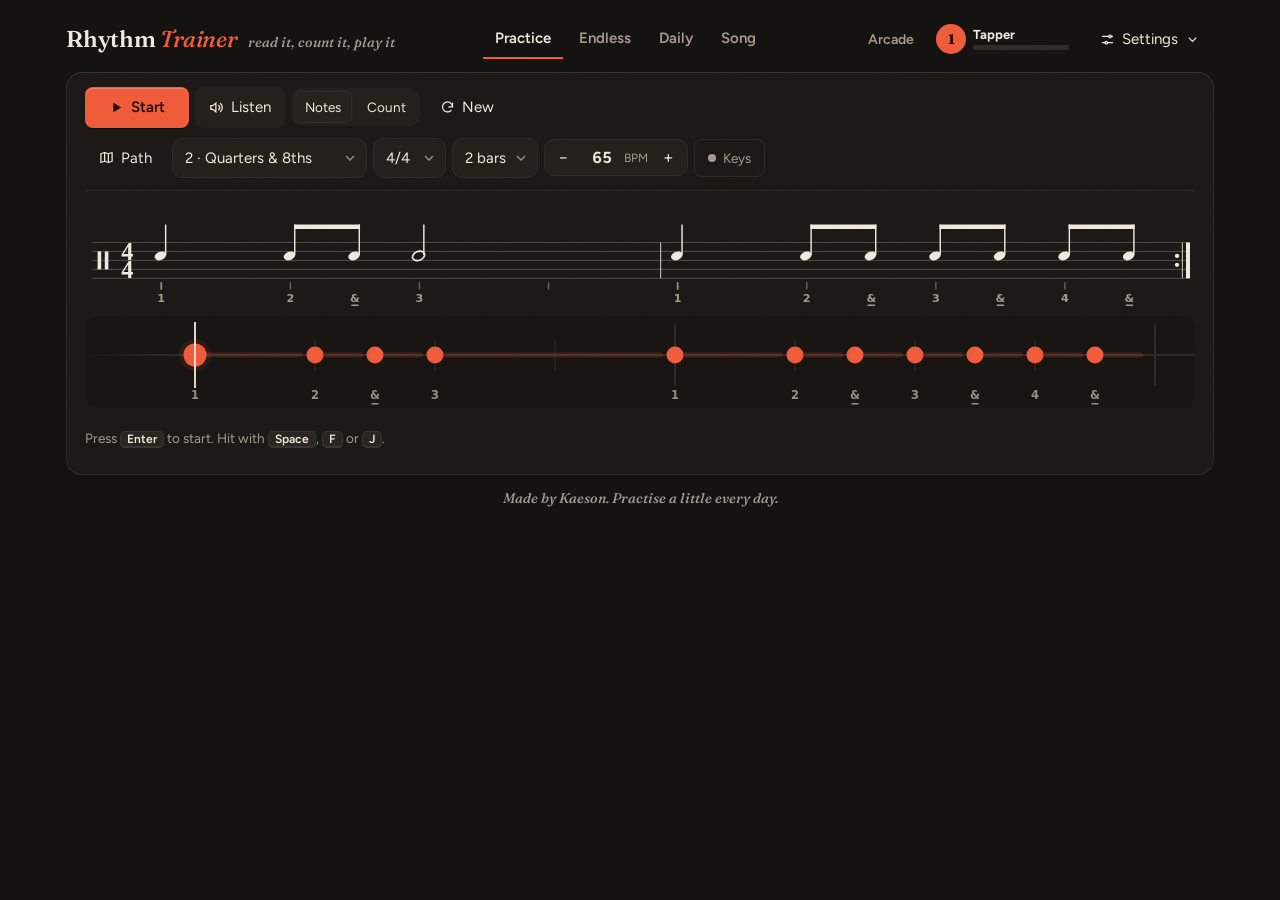
==== index.html @ fd58ff5c "D16: the Settings group "Practice" is renamed "Training" "Practice" is also the first mode tab, but " ====
<!doctype html>
<html lang="en">
<head>
<meta charset="utf-8">
<!-- Content-Security-Policy: scripts only from this site (no inline scripts), so injected code can't run.
     Connections limited to the PeerJS signalling server and the relay brokers. Frame protection,
     nosniff and Permissions-Policy need response headers, which GitHub Pages can't set (see security.md). -->
<meta http-equiv="Content-Security-Policy" content="default-src 'self'; script-src 'self' blob:; style-src 'self' 'unsafe-inline'; img-src 'self' data:; font-src 'self'; media-src 'self' blob:; connect-src 'self' https://0.peerjs.com wss://0.peerjs.com wss://broker.hivemq.com:8884 wss://test.mosquitto.org:8081 wss://broker.emqx.io:8084; worker-src 'self' blob:; manifest-src 'self'; object-src 'none'; base-uri 'self'; form-action 'self'">
<meta name="referrer" content="strict-origin-when-cross-origin">
<meta name="viewport" content="width=device-width,initial-scale=1">
<meta name="theme-color" content="#141210">
<meta name="color-scheme" content="dark">
<title>Rhythm Trainer</title>
<meta name="description" content="Learn to read and play rhythms: notes, rests, polyrhythms and odd meters, with a metronome, instant timing feedback and a falling-note arcade.">
<link rel="canonical" href="https://pandasrevenge52.github.io/rhythm-trainer/">
<meta property="og:type" content="website">
<meta property="og:site_name" content="Rhythm Trainer">
<meta property="og:title" content="Rhythm Trainer">
<meta property="og:description" content="Learn to read and play rhythms: notes, rests, polyrhythms and odd meters, with a metronome, instant timing feedback and a falling-note arcade.">
<meta property="og:url" content="https://pandasrevenge52.github.io/rhythm-trainer/">
<meta property="og:image" content="https://pandasrevenge52.github.io/rhythm-trainer/icon-512.png">
<meta property="og:image:width" content="512">
<meta property="og:image:height" content="512">
<meta property="og:image:alt" content="Rhythm Trainer: two beamed eighth notes on orange">
<meta name="twitter:card" content="summary">
<link rel="icon" href="icon.svg" type="image/svg+xml">
<link rel="preload" href="fonts/figtree-normal.woff2" as="font" type="font/woff2" crossorigin>
<link rel="stylesheet" href="fonts/fonts.css">
<link rel="stylesheet" href="css/app.css">
</head>
<body>
<main>
  <header>
    <a class="brand" href="index.html"><h1>Rhythm <em>Trainer</em></h1><span class="tagline">read it, count it, play it</span></a>
    <div class="modes" id="playSeg" role="tablist" aria-label="Game mode"><i class="modebar" aria-hidden="true"></i>
      <button role="tab" data-v="practice" title="Practice (1)">Practice</button>
      <button role="tab" data-v="endless" title="Endless (2)">Endless</button>
      <button role="tab" data-v="daily" title="Daily challenge (3)">Daily</button>
      <button role="tab" data-v="song" title="Play along to a song (4)">Song</button>
    </div>
    <div class="hright">
      <a class="ghost arcade-link" href="arcade.html" title="Arcade: a 4-lane falling-note game from your song's drums">Arcade</a>
      <button id="profBtn" class="ghost player" title="Your profile (P)">
        <span class="lvl" id="pLvl">1</span>
        <span class="pinfo"><b id="pTitle">Tapper</b><span class="xpbar"><i id="pXp"></i></span></span>
      </button>
      <button id="setBtn" class="ghost" aria-expanded="false" aria-controls="drawer">
        <svg viewBox="0 0 24 24" fill="none" stroke="currentColor" stroke-width="2" stroke-linecap="round"><path d="M4 7h10M18 7h2M4 17h4M12 17h8"/><circle cx="16" cy="7" r="2"/><circle cx="10" cy="17" r="2"/></svg>
        Settings
        <svg class="chev" viewBox="0 0 24 24" fill="none" stroke="currentColor" stroke-width="2"><path d="M6 9l6 6 6-6"/></svg>
      </button>
    </div>
  </header>

  <div class="scrim" id="scrim" hidden></div>
  <aside class="side" id="drawer" role="dialog" aria-labelledby="sideTitle" aria-modal="false" inert>
    <div class="side-head">
      <h2 id="sideTitle">Settings</h2>
      <button id="sideClose" class="ghost icon" aria-label="Close settings (Esc)"><svg viewBox="0 0 24 24" fill="none" stroke="currentColor" stroke-width="2" stroke-linecap="round"><path d="M6 6l12 12M18 6 6 18"/></svg></button>
    </div>
    <div class="side-body">
      <section class="grp" id="grpRhythm" aria-labelledby="hRhythm">
        <h3 id="hRhythm">Rhythm</h3>
        <div class="row"><span class="lbl">After each pass</span><div class="chips" id="modeSeg"><button data-v="loop">Repeat</button><button data-v="new">New rhythm</button></div></div>
        <label class="toggle">Two hands <input type="checkbox" id="handsT"></label>
        <label class="toggle" id="polyRow">Polyrhythms <input type="checkbox" id="polyT"></label>
        <div class="row" id="polyPickRow"><span class="lbl">Which one</span><select id="polySel" aria-label="Which polyrhythm"></select></div>
        <details class="more"><summary><span>Custom difficulty</span><span class="val" id="sumCustom"></span></summary>
          <p class="hint">Changing these switches the difficulty to Custom.</p>
          <div class="field"><div class="name">Timing tolerance</div><div class="chips" id="timingSeg"><button data-v="relaxed">Relaxed</button><button data-v="normal">Normal</button><button data-v="strict">Strict</button></div></div>
          <div class="field"><div class="name">Notes</div><div class="chips" id="noteChips"></div></div>
          <div class="field"><div class="name">Rests</div><div class="chips" id="restChips"></div></div>
          <div class="field"><div class="name">Extra figures</div><div class="chips" id="extraChips"></div></div>
          <div class="field"><div class="name">How many rests <span id="restRead"></span></div><input type="range" id="restChance" min="0" max="0.6" step="0.05" aria-label="How many rests"></div>
        </details>
      </section>
      <section class="grp" id="grpPractice" aria-labelledby="hPractice">
        <h3 id="hPractice">Training</h3>
        <div class="row col"><span class="lbl">Metronome gaps</span><div class="chips" id="gapSeg"></div></div>
        <label class="toggle">Metronome while playing <input type="checkbox" id="metronome"></label>
        <label class="toggle">Sight-reading <input type="checkbox" id="sightT"></label>
        <label class="toggle">Weak-spot focus <input type="checkbox" id="focusT"></label>
        <details class="more"><summary><span>Display</span><span class="val" id="sumDisplay"></span></summary>
          <label class="toggle">Hit lane <input type="checkbox" id="laneT"></label>
          <label class="toggle">Counting (1 e &amp; a) <input type="checkbox" id="counts"></label>
        </details>
      </section>
      <section class="grp" id="grpSound" aria-labelledby="hSound">
        <h3 id="hSound">Sound</h3>
        <div class="field"><div class="name">Volume</div><input type="range" id="volume" min="0" max="1" step="0.05" aria-label="Volume"></div>
        <div class="field"><div class="name">Metronome volume <span id="metroRead"></span></div><input type="range" id="metroVol" min="0" max="1.5" step="0.05" aria-label="Metronome volume"></div>
        <details class="more"><summary><span>Sounds</span><span class="val" id="sumSounds"></span></summary>
          <div class="row"><span class="lbl">Metronome</span><select id="clickSel" aria-label="Metronome sound"></select></div>
          <div class="row"><span class="lbl">Hits</span><select id="kitSel" aria-label="Hit sound"></select></div>
          <label class="toggle">Hit sound on key press <input type="checkbox" id="hitSound"></label>
          <label class="toggle" title="Bigger sound buffers. Use this if songs crackle or sound like static (common on Linux). Reloads the page.">Smooth audio (fixes crackling) <input type="checkbox" id="smoothT"></label>
        </details>
      </section>
      <section class="grp" id="grpInput" aria-labelledby="hInput">
        <h3 id="hInput">Input</h3>
        <label class="toggle">MIDI instrument <span class="dot" id="midiDot"></span><input type="checkbox" id="midiT"></label>
        <p class="hint" id="midiStatus"></p>
        <label class="toggle">Microphone <input type="checkbox" id="micT"></label>
        <div id="micRow" hidden>
          <div class="field"><div class="name">Sensitivity</div><input type="range" id="micSens" min="0" max="1" step="0.05" aria-label="Microphone sensitivity"></div>
          <div class="meter" aria-hidden="true"><i id="micLevel"></i></div>
          <p class="hint">Use headphones so the metronome isn't picked up as hits.</p>
        </div>
        <div class="row"><span class="lbl">Latency</span><button id="calBtn">Calibrate…</button></div>
        <details class="more"><summary><span>Latency offsets</span><span class="val" id="sumOffsets"></span></summary>
          <div class="offs">
            <label>Keys <input type="number" class="num" id="offKey" step="1"></label>
            <label>MIDI <input type="number" class="num" id="offMidi" step="1"></label>
            <label>Mic <input type="number" class="num" id="offMic" step="1"></label>
          </div>
          <p class="hint">In milliseconds. Calibrate sets the one for the input you tap with.</p>
        </details>
      </section>
      <section class="grp" id="grpKeys" aria-labelledby="hKeys">
        <h3 id="hKeys">Shortcuts</h3>
        <details class="more"><summary><span>Keyboard shortcuts</span><span class="val">14 keys</span></summary>
          <table class="keytable"><tr><td>Hit</td><td><kbd>Space</kbd> <kbd>F</kbd> <kbd>J</kbd></td></tr><tr><td>Hit, two hands</td><td><kbd>F</kbd> left · <kbd>J</kbd> right</td></tr><tr><td>Start / stop</td><td><kbd>Enter</kbd></td></tr><tr><td>Stop, close</td><td><kbd>Esc</kbd></td></tr><tr><td>Listen</td><td><kbd>L</kbd></td></tr><tr><td>New rhythm</td><td><kbd>N</kbd></td></tr><tr><td>Easier / harder</td><td><kbd>[</kbd> <kbd>]</kbd></td></tr><tr><td>Tempo</td><td><kbd>↑</kbd> <kbd>↓</kbd></td></tr><tr><td>Notes / Count</td><td><kbd>V</kbd></td></tr><tr><td>Counting</td><td><kbd>C</kbd></td></tr><tr><td>Two hands</td><td><kbd>H</kbd></td></tr><tr><td>Learning path</td><td><kbd>M</kbd></td></tr><tr><td>Profile</td><td><kbd>P</kbd></td></tr><tr><td>Modes</td><td><kbd>1</kbd> Practice · <kbd>2</kbd> Endless · <kbd>3</kbd> Daily · <kbd>4</kbd> Song</td></tr></table>
        </details>
      </section>
    </div>
  </aside>

  <section class="stage" id="stage">
    <div id="toast"></div>
    <div id="lvlUp"><small>Level up</small><b id="lvlUpN"></b><span id="lvlUpT"></span></div>
    <div class="toolbar">
      <div class="group">
        <button id="startBtn" class="primary" title="Start / stop (Enter)"><svg viewBox="0 0 24 24" fill="currentColor"><path d="M7 4.5v15l12.5-7.5z"/></svg>Start</button>
        <button id="listenBtn" title="Hear the rhythm (L)"><svg viewBox="0 0 24 24" fill="none" stroke="currentColor" stroke-width="2" stroke-linecap="round"><path d="M11 5L6 9H3v6h3l5 4zM15.5 8.5a5 5 0 0 1 0 7M18.5 5.5a9 9 0 0 1 0 13"/></svg>Listen</button>
        <div class="chips viewseg" id="viewSeg" role="group" aria-label="Read from (V)" title="Read the rhythm as notes or as a count (V)"><button data-v="notes">Notes</button><button data-v="count">Count</button></div>
        <button id="newBtn" class="ghost" title="New rhythm (N)">
          <svg viewBox="0 0 24 24" fill="none" stroke="currentColor" stroke-width="2" stroke-linecap="round"><path d="M20 11a8 8 0 1 0-2.3 5.7M20 5v6h-6"/></svg>New
        </button>
      </div>
      <div class="group">
        <button id="pathBtn" class="ghost" title="Learning path (M)">
          <svg viewBox="0 0 24 24" fill="none" stroke="currentColor" stroke-width="2" stroke-linecap="round" stroke-linejoin="round"><path d="M9 4 3 6v14l6-2 6 2 6-2V4l-6 2-6-2zM9 4v14M15 6v14"/></svg>Path
        </button>
        <button id="setupSum" class="setupsum" aria-expanded="false" title="Difficulty, time signature, bars, tempo and input"><span id="setupSumText">Setup</span><svg class="chev" viewBox="0 0 24 24" fill="none" stroke="currentColor" stroke-width="2"><path d="M6 9l6 6 6-6"/></svg></button>
        <select id="level" title="Difficulty ([ and ])" aria-label="Difficulty"></select>
        <select id="meter" title="Time signature" aria-label="Time signature"></select>
        <select id="barsSel" title="Bars per pass" aria-label="Bars per pass"><option value="1">1 bar</option><option value="2">2 bars</option><option value="4">4 bars</option></select>
        <div class="tempo" title="Tempo (↑ ↓)">
          <button id="bpmDown" aria-label="Slower">−</button>
          <input type="number" id="bpmNum" min="40" max="220" aria-label="Tempo">
          <span id="bpmUnit">BPM</span>
          <button id="bpmUp" aria-label="Faster">+</button>
        </div>
        <span id="dailyInfo" class="dailyinfo" title="Today's challenge: the same level, time signature and tempo for everyone"></span>
        <button id="inputChip" class="ghost chip-in" title="Input source (opens Input settings)"><span class="dot" id="inputDot"></span><span id="inputName">Keys</span></button>
      </div>
    </div>
    <div class="songbar" id="songBar">
      <button id="songLoad"><svg viewBox="0 0 24 24" fill="none" stroke="currentColor" stroke-width="2" stroke-linecap="round" stroke-linejoin="round"><path d="M9 18V5l12-2v13"/><circle cx="6" cy="18" r="3"/><circle cx="18" cy="16" r="3"/></svg>Load MP3</button>
      <input type="file" id="songFile" accept="audio/*,.mp3" hidden>
      <div class="songName"><b id="songName">No song loaded</b><span id="songInfo">or drop an audio file on the page</span></div>
      <div class="sgroup"><span class="lab">Notes</span><div class="chips" id="songSrcSeg"><button data-v="gen">Generated</button><button data-v="song">From the song</button></div>
        <div class="chips" id="chartSeg"><button data-v="easy">Easy</button><button data-v="normal">Normal</button><button data-v="hard">Hard</button></div>
        <button id="songSetupBtn" title="Song tempo and beat grid (and, with notes from the song, which drums become notes)">Tempo &amp; beat…</button></div>
      <div class="sgroup grow"><span class="lab">Start</span><input type="range" id="sStart" min="0" max="0" step="0.5" value="0"><span id="sStartRead" class="mono">0:00</span></div>
      <div class="sgroup"><span class="lab">Song vol</span><input type="range" id="sVol" min="0" max="1" step="0.05" style="width:80px"></div>
      <div class="songprog"><i id="songProg"></i></div>
    </div>
    <div class="hud" id="hud"></div>
    <div class="paper" id="paper">
      <div class="sheet" id="sheetA"><span class="tag">Up next</span><svg xmlns="http://www.w3.org/2000/svg"></svg></div>
      <div class="sheet hide" id="sheetB"><span class="tag">Up next</span><svg xmlns="http://www.w3.org/2000/svg"></svg></div>
      <div id="countin"></div>
    </div>
    <canvas id="lane"></canvas>
    <div class="stats">
      <div id="acc"></div>
      <div id="statText">Press <kbd>Enter</kbd> to start. Hit with <kbd>Space</kbd>, <kbd>F</kbd> or <kbd>J</kbd>.</div>
      <div class="hist" id="hist"></div>
    </div>
  </section>
  <footer><p class="sig">Made by Kaeson. Practise a little every day.</p></footer>
</main>

<div class="modal" id="modal" role="dialog" aria-modal="true" aria-label="Dialog" inert><div class="card" id="modalCard"></div></div>

<!-- plain scripts (not modules) so the app also runs straight from the file system; "defer" keeps their order
     but lets the page paint before they have all downloaded -->
<script defer src="js/data.js"></script>
<script defer src="js/generate.js"></script>
<script defer src="js/drums.js"></script>
<script defer src="js/notation.js"></script>
<script defer src="js/audio.js"></script>
<script defer src="js/engine.js"></script>
<script defer src="js/judge.js"></script>
<script defer src="js/progress.js"></script>
<script defer src="js/calibrate.js"></script>
<script defer src="js/song.js"></script>
<script defer src="js/songsetup.js"></script>
<script defer src="js/input.js"></script>
<script defer src="js/lane.js"></script>
<script defer src="js/ui.js"></script>
</body>
</html>
---- fonts/fonts.css ----
/* Fraunces and Figtree (SIL Open Font License), latin subset, served locally so the site looks the same offline.
   Fraunces is cut down to what the headings use: weights 500-700, optical sizes 14-72, Latin-1 letters and the
   punctuation and arrows found in the site's text (fontTools; 145 KB -> 100 KB). Anything else falls back to Georgia. */
@font-face {
  font-family: 'Figtree';
  font-style: normal;
  font-weight: 400 700;
  font-display: swap;
  src: url(figtree-normal.woff2) format('woff2');
  unicode-range: U+0000-00FF, U+0131, U+0152-0153, U+02BB-02BC, U+02C6, U+02DA, U+02DC, U+0304, U+0308, U+0329, U+2000-206F, U+20AC, U+2122, U+2191, U+2193, U+2212, U+2215, U+FEFF, U+FFFD;
}
/* Stands in for Figtree until it has loaded: Arial (or its metric twin Liberation Sans) scaled and spaced to
   take the same room, so text doesn't reflow and push the staff down when Figtree arrives. Measured with fontTools. */
@font-face {
  font-family: 'Figtree Fallback';
  src: local('Arial'), local('ArialMT'), local('Liberation Sans'), local('LiberationSans'), local('Helvetica');
  size-adjust: 98.59%;
  ascent-override: 96.36%;
  descent-override: 25.36%;
  line-gap-override: 0%;
}
@font-face {
  font-family: 'Fraunces';
  font-style: italic;
  font-weight: 500 700;
  font-display: swap;
  src: url(fraunces-italic.woff2) format('woff2');
  unicode-range: U+0020-007E, U+00A0, U+00A9, U+00B1, U+00B7, U+00BD, U+00C0-00FF, U+2013-2014, U+2018-2019, U+201C-201D, U+2022, U+2026, U+2039-203A, U+2190-2193, U+2212, U+25A0, U+25B6, U+25B8, U+25C2;
}
@font-face {
  font-family: 'Fraunces';
  font-style: normal;
  font-weight: 500 700;
  font-display: swap;
  src: url(fraunces-normal.woff2) format('woff2');
  unicode-range: U+0020-007E, U+00A0, U+00A9, U+00B1, U+00B7, U+00BD, U+00C0-00FF, U+2013-2014, U+2018-2019, U+201C-201D, U+2022, U+2026, U+2039-203A, U+2190-2193, U+2212, U+25A0, U+25B6, U+25B8, U+25C2;
}
/* Twemoji (graphics CC-BY 4.0 by Twitter, https://github.com/twitter/twemoji; COLR font by Mozilla), subset to the emoji the site uses,
   so they show on computers without a color emoji font instead of empty boxes. Rebuild after adding new emoji. */
@font-face {
  font-family: 'Twemoji';
  font-display: swap;
  src: url(twemoji.woff2) format('woff2');
}
---- css/app.css ----
/* Warm charcoal, like a practice room after dark: one vermilion accent; green/blue/amber/red
   only ever mean timing feedback. Headings in Fraunces, everything else in Figtree. */
:root{
  color-scheme:dark;
  --bg:#141210; --panel:#1b1815; --paper:#1b1815; --raise:#25211d; --ink:#efe8dd; --muted:#a39a8e; --line:#302a25;
  --accent:#ef5b3a; --perfect:#7fd88f; --good:#6cb8f0; --ok:#e8c35a; --miss:#ff7a6b; --rest:#6b635a;
  --lane:#171411; --chip:#231f1b; --shadow:none; --focus:#ef5b3a;
  --serif:"Fraunces", "Twemoji", Georgia, "Times New Roman", serif; --sans:"Figtree", "Figtree Fallback", "Twemoji", system-ui, -apple-system, "Segoe UI", sans-serif;
  --early:#3f8aef; --late:#ec6430;
  /* motion and shape tokens: every transition and corner on the site uses these */
  --dur-press:80ms; --dur-1:150ms; --dur-2:220ms; --dur-3:320ms; --dur-4:400ms;
  --ease-out:cubic-bezier(.2,.8,.2,1); --ease-spring:cubic-bezier(.3,1.5,.5,1);
  --r-sm:8px; --r-md:10px; --r-lg:12px; --r-xl:16px; --r-2xl:18px; --r-pill:99px;
}
*{box-sizing:border-box}
html,body{margin:0;background:var(--bg);color:var(--ink);font:15px/1.5 var(--sans)}
main{max-width:1180px;margin:0 auto;padding:18px 16px 32px}
/* U4: with the settings panel open beside the page (wide screens, where you can keep playing), the page makes room
   for it instead of being covered; when there's room for both anyway, nothing moves */
body.side-docked main{margin-right:max(384px, calc((100% - 1180px) / 2))}
button,select,input{font:inherit;color:inherit}
button{background:var(--chip);border:1px solid transparent;border-radius:var(--r-md);padding:8px 13px;cursor:pointer;display:inline-flex;align-items:center;gap:7px;transition:background var(--dur-1),border-color var(--dur-1),color var(--dur-1),box-shadow var(--dur-1),transform var(--dur-press),filter var(--dur-1)}
button:hover{border-color:var(--line)}
button:active{transform:scale(.97)}
button svg{width:15px;height:15px;flex:none}
button.primary{background:var(--accent);color:#fff;font-weight:600;min-width:98px;justify-content:center}
button.ghost{background:transparent}
button.ghost:hover{background:var(--chip)}
button[hidden]{display:none}
.muted{color:var(--muted)}

/* header + settings drawer */
header{display:flex;align-items:center;justify-content:space-between;flex-wrap:wrap;gap:10px;margin-bottom:12px}
h1{font-size:17px;margin:0;font-weight:650;letter-spacing:-.01em}
.modes{display:flex;background:var(--chip);border-radius:var(--r-lg);padding:3px;gap:2px}
.modes button{background:transparent;padding:6px 14px;border-radius:var(--r-md);font-size:14px;font-weight:600;color:var(--muted)}
.modes button:hover{border-color:transparent;color:var(--ink)}
.modes button.on{background:var(--raise);color:var(--ink);box-shadow:inset 0 0 0 1px var(--line)}
.hright{display:flex;align-items:center;gap:4px}
.player{padding:5px 12px 5px 5px}
.player .lvl{width:30px;height:30px;border-radius:50%;background:var(--accent);color:#fff;font-weight:800;display:grid;place-items:center;font-size:14px;font-variant-numeric:tabular-nums}
.player .pinfo{display:flex;flex-direction:column;align-items:flex-start;gap:4px;min-width:96px}
.player .pinfo b{font-size:13px;line-height:1}
.xpbar{height:5px;border-radius:var(--r-pill);background:var(--line);overflow:hidden;width:100%}
.xpbar i{display:block;height:100%;width:0;background:var(--accent);border-radius:inherit}
/* the header bar fills with a transform: it moves on every hit, and animating width would lay the page out every frame */
#pXp{width:100%;transform:scaleX(0);transform-origin:0 50%;transition:transform var(--dur-4) var(--ease-out)}
.player.bump .lvl{animation:bump .5s ease-out}
@keyframes bump{40%{transform:scale(1.25)}}
/* settings side sheet: a fixed overlay, so opening it never moves or resizes the game */
#setBtn[aria-expanded=true]{background:var(--chip);border-color:var(--line)}
.side{position:fixed;top:0;right:0;bottom:0;width:min(384px,100vw);z-index:40;background:var(--panel);border-left:1px solid var(--line);
  display:flex;flex-direction:column;transform:translateX(100%);visibility:hidden;transition:transform var(--dur-2) var(--ease-out),visibility 0s linear var(--dur-2);box-shadow:-12px 0 32px rgba(0,0,0,.35)}
.side.open{transform:none;visibility:visible;transition:transform var(--dur-2) var(--ease-out)}
.side-head{position:sticky;top:0;display:flex;align-items:center;justify-content:space-between;padding:14px 12px 12px 20px;border-bottom:1px solid var(--line);background:var(--panel);z-index:1}
.side-head h2{margin:0;font-size:17px;font-weight:650}
.icon{padding:8px;border-radius:var(--r-md)}
.icon svg{width:18px;height:18px}
.side-body{flex:1;overflow-y:auto;overscroll-behavior:contain;padding:4px 20px 28px}
.grp{padding:16px 0;border-bottom:1px solid var(--line)}
.grp:last-child{border-bottom:0}
.grp h3{margin:0 0 10px;font-size:12px;text-transform:uppercase;letter-spacing:.09em;color:var(--muted);font-weight:650}
.row{display:flex;align-items:center;justify-content:space-between;gap:12px;margin:10px 0;font-size:14px}
.row.col{flex-direction:column;align-items:flex-start;gap:6px}
.row .lbl{color:var(--ink)}
.row select{min-width:150px}
details.more{margin:10px 0 0;border:1px solid var(--line);border-radius:var(--r-md);background:var(--bg)}
details.more>summary{list-style:none;display:flex;align-items:center;justify-content:space-between;gap:10px;padding:10px 12px;cursor:pointer;font-size:14px;border-radius:var(--r-md)}
details.more>summary::-webkit-details-marker{display:none}
details.more>summary::after{content:"";width:7px;height:7px;border-right:1.6px solid var(--muted);border-bottom:1.6px solid var(--muted);transform:rotate(45deg);margin:-3px 2px 0 0;flex:none}
details.more[open]>summary::after{transform:rotate(-135deg);margin-top:3px}
details.more>summary .val{margin-left:auto;color:var(--muted);font-size:13px;text-align:right;overflow:hidden;text-overflow:ellipsis;white-space:nowrap;max-width:60%}
details.more>*:not(summary){margin-left:12px;margin-right:12px}
details.more[open]{padding-bottom:6px}
.scrim{position:fixed;inset:72px 0 0 0;z-index:39;background:rgba(0,0,0,.5)}
@media (max-width:640px){ .scrim{inset:0} }
.scrim[hidden]{display:none}
:focus-visible{outline:2px solid var(--focus);outline-offset:2px}
.chip-in{font-size:13.5px;color:var(--muted);border:1px solid var(--line)}
.chip-in .dot{margin:0;background:var(--muted)}
.chip-in.live .dot{background:var(--perfect)}
.chip-in.live{color:var(--ink)}
.field{margin:10px 0}
.field>.name{font-size:13px;color:var(--muted);margin-bottom:5px;display:flex;justify-content:space-between}
.chips{display:flex;flex-wrap:wrap;gap:5px}
.chips button{padding:5px 11px;font-size:13.5px;border-radius:var(--r-sm)}
.chips button.on{background:var(--raise);color:var(--ink);box-shadow:inset 0 0 0 1.5px var(--accent)}
input[type=range]{width:100%;accent-color:var(--accent)}
.toggle{display:flex;align-items:center;justify-content:space-between;gap:10px;margin:9px 0;font-size:14px;cursor:pointer}
.toggle input{appearance:none;width:34px;height:20px;border-radius:var(--r-pill);background:var(--line);position:relative;cursor:pointer;transition:background var(--dur-2);flex:none;margin:0}
.toggle input::after{content:"";position:absolute;top:3px;left:3px;width:14px;height:14px;border-radius:50%;background:#fff;transition:transform var(--dur-2)}
.toggle input:checked{background:var(--accent)}
.toggle input:checked::after{transform:translateX(14px)}
.inline{display:flex;align-items:center;gap:8px}
.num{width:64px;background:var(--chip);border:1px solid transparent;border-radius:var(--r-sm);padding:5px 7px;text-align:center}
.hint{font-size:13px;color:var(--muted);margin:6px 0 0;line-height:1.4}

/* stage */
.stage{background:var(--panel);border:1px solid var(--line);border-radius:var(--r-xl);padding:14px 18px 14px;position:relative}
.stage.hurt{animation:hurt .5s ease-out}
@keyframes hurt{0%{box-shadow:0 0 0 3px var(--miss)}100%{box-shadow:0 0 0 0 transparent}}
.toolbar{display:flex;flex-wrap:wrap;align-items:center;justify-content:space-between;gap:10px;padding-bottom:12px;margin-bottom:8px;border-bottom:1px solid var(--line)}
.group{display:flex;align-items:center;gap:6px;flex-wrap:wrap}
.setupsum{display:none}
select{background:var(--chip);border:1px solid transparent;border-radius:var(--r-md);padding:8px 30px 8px 12px;cursor:pointer;appearance:none;
  background-image:url("data:image/svg+xml,%3Csvg xmlns='http://www.w3.org/2000/svg' width='10' height='6'%3E%3Cpath d='M1 1l4 4 4-4' fill='none' stroke='%23888' stroke-width='1.6'/%3E%3C/svg%3E");
  background-repeat:no-repeat;background-position:right 11px center}
.tempo{display:flex;align-items:center;background:var(--chip);border-radius:var(--r-md);padding:2px}
.tempo button{background:transparent;padding:6px 10px;border-radius:var(--r-sm);font-size:17px;line-height:1}
.tempo button:hover{background:var(--panel)}
.tempo input{width:44px;background:transparent;border:0;text-align:center;font-weight:700;font-size:16px;font-variant-numeric:tabular-nums;-moz-appearance:textfield}
.tempo input::-webkit-inner-spin-button{display:none}
.tempo span{font-size:12px;color:var(--muted);margin-right:4px}
.stage[data-play=endless] .tempo,.stage[data-play=song] .tempo{display:none}
/* D3: Daily sets its own level, time signature, bars and tempo, so those controls (and New, Path) go;
   a read-only line takes their row instead, so the toolbar keeps its height and Daily's real tempo stays on screen */
.dailyinfo{display:none;align-items:center;gap:6px;background:var(--chip);border-radius:var(--r-md);padding:9px 12px;font-size:14px;color:var(--muted);white-space:nowrap;overflow:hidden;text-overflow:ellipsis}
.dailyinfo b{color:var(--ink)}
.stage[data-play=daily] .dailyinfo{display:flex}
.stage[data-play=daily] :is(#level,#meter,#barsSel,.tempo,#pathBtn,#newBtn){display:none}
/* D4: Endless picks every rhythm itself, so New has nothing to do there */
.stage[data-play=endless] #newBtn{display:none}
/* D9: with notes from the song the chart decides the notes, so the difficulty level does nothing */
.stage[data-play=song][data-src=song] #level{display:none}

/* song bar */
.songbar{display:none;flex-wrap:wrap;align-items:center;gap:8px 16px;background:var(--chip);border-radius:var(--r-lg);padding:9px 11px 11px;margin:4px 0 8px;position:relative;overflow:hidden;font-size:13.5px}
.stage[data-play=song] .songbar{display:flex}
.songbar button{background:var(--panel);padding:5px 9px;font-size:13px;border-radius:var(--r-sm)}
.sgroup{display:flex;align-items:center;gap:4px}
#songSetupBtn{white-space:nowrap}
.sgroup.grow{flex:1;min-width:170px}
.lab{font-size:11px;text-transform:uppercase;letter-spacing:.06em;color:var(--muted);font-weight:600;margin-right:3px}
.songName{display:flex;flex-direction:column;min-width:0;max-width:260px}
.songName b{white-space:nowrap;overflow:hidden;text-overflow:ellipsis}
.songName span{font-size:12px;color:var(--muted)}
.mono{font-variant-numeric:tabular-nums;min-width:48px;text-align:center}
.songprog{position:absolute;left:0;right:0;bottom:0;height:3px}
.songprog i{display:block;height:100%;width:0;background:var(--accent)}
body.drag .stage{outline:2px dashed var(--accent);outline-offset:4px}

/* endless hud */
.hud{display:none;align-items:center;gap:6px 18px;font-size:13.5px;color:var(--muted);margin:2px 0 4px;flex-wrap:wrap}
.hud.show{display:flex}
.hud b{color:var(--ink);font-variant-numeric:tabular-nums}
.lives{font-size:19px;letter-spacing:2px;line-height:1}
.lives i{font-style:normal;color:var(--line)}
.lives i.on{color:var(--miss)}

.paper{position:relative;display:flex;flex-direction:column;align-items:center;padding:4px 0 0;touch-action:manipulation}
.sheet{position:relative;width:100%;display:flex;justify-content:center;transition:opacity var(--dur-4) var(--ease-out)}
.sheet svg{width:100%;height:auto;display:block}
/* Until the first staff is drawn (fillSlot adds .fill) it keeps the default layout's shape, 2 bars of 4/4 on one
   line (one bar per line on phones), so the lane and everything under it doesn't jump down when it appears. */
#sheetA svg:not(.fill){aspect-ratio:1238/122}
@media (max-width:699px){ #sheetA svg:not(.fill){aspect-ratio:662/240} }
.sheet.hide{display:none}
.sheet.upnext{opacity:.45}
.sheet .tag{position:absolute;left:4px;top:0;font-size:12px;font-weight:700;text-transform:uppercase;letter-spacing:.08em;color:var(--muted);opacity:0;transition:opacity var(--dur-4)}
.sheet.upnext .tag{opacity:1}
.fill{animation:fill var(--dur-4) var(--ease-out)}
@keyframes fill{from{opacity:0;transform:translateY(5px)}to{opacity:1;transform:none}}
#countin{position:absolute;top:2px;right:0;font-size:13px;font-weight:600;color:var(--accent);background:var(--chip);padding:3px 10px;border-radius:var(--r-pill);opacity:0;transition:opacity var(--dur-2);font-variant-numeric:tabular-nums}
#countin.show{opacity:1}
#countin b{display:inline-block;min-width:10px}
#countin b.tick{animation:tick var(--dur-3) var(--ease-out)}
@keyframes tick{from{transform:scale(1.6)}to{transform:scale(1)}}
#lane{width:100%;height:92px;display:block;border-radius:var(--r-lg);margin-top:4px;touch-action:manipulation}
#lane.off{display:none}
.stats{display:flex;align-items:center;gap:14px;min-height:44px;margin-top:8px;font-size:13.5px;color:var(--muted)}
#acc{font-size:26px;font-weight:800;color:var(--ink);font-variant-numeric:tabular-nums}
#acc:empty{display:none}
#statText{flex:1}
#statText b{color:var(--ink);font-weight:600}
.hist{display:flex;gap:2px;align-items:flex-end;height:26px}
.hist span{width:6px;border-radius:2px;background:var(--accent);opacity:.7;transition:height var(--dur-3)}
#toast{position:absolute;left:50%;top:10px;transform:translate(-50%,-6px);background:var(--ink);color:var(--bg);font-size:13px;padding:6px 12px;border-radius:var(--r-pill);opacity:0;pointer-events:none;transition:opacity var(--dur-2),transform var(--dur-2);white-space:nowrap;z-index:6;max-width:calc(100% - 20px);overflow:hidden;text-overflow:ellipsis}
#toast.show{opacity:1;transform:translate(-50%,0)}
footer{margin-top:14px;text-align:center;font-size:13px;line-height:1.9;color:var(--muted)}
kbd{font:600 11px ui-monospace,monospace;background:var(--chip);border-radius:5px;padding:1px 5px;color:var(--ink)}

/* level-up celebration */
#lvlUp{position:absolute;inset:0;display:flex;flex-direction:column;align-items:center;justify-content:center;pointer-events:none;opacity:0;z-index:5;border-radius:var(--r-2xl);
  background:radial-gradient(circle at center,color-mix(in srgb,var(--panel) 94%,transparent) 0,color-mix(in srgb,var(--panel) 75%,transparent) 35%,transparent 70%)}
#lvlUp.show{animation:lvl 2.4s ease-out}
#lvlUp small{font-size:12px;font-weight:800;letter-spacing:.24em;text-transform:uppercase;color:var(--accent)}
#lvlUp b{font-size:68px;line-height:1.05;font-weight:900}
#lvlUp span{font-weight:600;color:var(--muted)}
@keyframes lvl{0%{opacity:0;transform:scale(.7)}12%{opacity:1;transform:scale(1.06)}20%{transform:scale(1)}80%{opacity:1}100%{opacity:0}}

/* modals */
.modal{position:fixed;inset:0;background:rgba(10,10,12,.45);backdrop-filter:blur(3px);display:flex;align-items:center;justify-content:center;padding:16px;z-index:50;opacity:0;pointer-events:none;transition:opacity var(--dur-2)}
.modal.show{opacity:1;pointer-events:auto}
.card{background:var(--panel);border:1px solid var(--line);border-radius:var(--r-2xl);box-shadow:0 20px 60px rgba(0,0,0,.25);padding:22px;width:min(540px,100%);max-height:calc(100vh - 32px);overflow:auto;transform:translateY(8px) scale(.98);transition:transform var(--dur-2)}
.modal.show .card{transform:none}
.card h2{margin:0 0 4px;font-size:20px}
.card h3{margin:18px 0 8px;font-size:11.5px;text-transform:uppercase;letter-spacing:.08em;color:var(--muted)}
.card p{margin:6px 0}
.actions{display:flex;justify-content:flex-end;gap:8px;margin-top:18px;flex-wrap:wrap}
.actions .spacer{flex:1}
.tiles{display:grid;grid-template-columns:repeat(auto-fit,minmax(110px,1fr));gap:8px;margin:14px 0 0}
.tile{background:var(--chip);border-radius:var(--r-lg);padding:10px 12px;min-width:0}
.tile b{display:block;font-size:19px;font-variant-numeric:tabular-nums;white-space:nowrap;overflow:hidden;text-overflow:ellipsis}
.tile span{font-size:12px;color:var(--muted)}
.bigscore{font-size:52px;font-weight:900;text-align:center;letter-spacing:-.02em;font-variant-numeric:tabular-nums;margin:10px 0 0;line-height:1.1}
.badge{display:inline-block;background:var(--accent);color:#fff;border-radius:var(--r-pill);padding:3px 11px;font-size:12px;font-weight:700}
.center{text-align:center}
.xpline{display:flex;align-items:center;gap:10px;margin-top:10px;font-size:13px;color:var(--muted);font-variant-numeric:tabular-nums}
.xpline .xpbar{height:8px;flex:1}
.achcat{border:1px solid var(--line);border-radius:var(--r-lg);margin:8px 0;padding:0 12px}
.achcat>summary{display:flex;align-items:center;gap:12px;padding:11px 0;cursor:pointer;list-style:none}
.achcat>summary::-webkit-details-marker{display:none}
.achcat>summary::after{content:'';width:7px;height:7px;border:solid var(--muted);border-width:0 2px 2px 0;transform:rotate(45deg);margin:-4px 2px 0 4px;transition:transform var(--dur-1)}
.achcat[open]>summary::after{transform:rotate(225deg);margin-top:4px}
.achcat>summary b{font-size:15px}
.achcat>summary span{color:var(--muted);font-size:13px;font-variant-numeric:tabular-nums;margin-left:auto}
.minibar{width:70px;height:4px;border-radius:var(--r-pill);background:var(--line);overflow:hidden;display:block}
.minibar i{display:block;height:100%;background:var(--ok)}
.achcat .ach{padding-bottom:12px}
.ach{display:grid;grid-template-columns:repeat(auto-fill,minmax(145px,1fr));gap:8px}
.ach>div{background:var(--chip);border-radius:var(--r-lg);padding:10px;border:1px solid transparent}
.ach>div:not(.got){background:transparent;border-color:var(--line)}
.ach>div:not(.got) span{filter:grayscale(1);opacity:.4}
.ach>div:not(.got) b{color:var(--muted)}
.ach>div.got b{color:var(--ink)}
.ach span{font-size:22px}
.ach b{display:block;font-size:13.5px}
.ach small{color:var(--muted);font-size:12px;line-height:1.3;display:block}
.ach .pb{height:4px;border-radius:var(--r-pill);background:var(--line);overflow:hidden;margin-top:7px}
.ach .pb i{display:block;height:100%;background:var(--accent)}
.ach .pv{font-size:11px;margin-top:2px;font-variant-numeric:tabular-nums}
.card.wide{width:min(780px,100%)}

/* calibration */
.calPad{height:200px;display:grid;place-items:center;position:relative;cursor:pointer;user-select:none;-webkit-user-select:none;touch-action:manipulation;margin:12px 0 4px}
.ring{position:absolute;width:130px;height:130px;border-radius:50%;background:var(--accent);opacity:.25;will-change:transform}
.ring.lead{background:var(--muted)}
.calNum{position:relative;font-size:30px;font-weight:800;font-variant-numeric:tabular-nums;text-align:center;line-height:1.1}
.calNum small{display:block;font-size:12px;font-weight:600;color:var(--muted);letter-spacing:.04em}
.calStrip{position:relative;height:34px;background:var(--chip);border-radius:var(--r-md);margin:6px 0 22px}
.calStrip::before{content:"";position:absolute;left:50%;top:5px;bottom:5px;width:2px;background:var(--ink);opacity:.5;transform:translateX(-1px)}
.calStrip i{position:absolute;top:50%;width:10px;height:10px;border-radius:50%;background:var(--accent);transform:translate(-50%,-50%);opacity:.8}
.calStrip i.out{background:var(--rest)}
.calStrip i.avg{width:4px;height:26px;border-radius:2px;background:var(--perfect);opacity:1}
.calStrip em{position:absolute;white-space:nowrap;bottom:-18px;font-size:11px;color:var(--muted);font-style:normal;transform:translateX(-50%)}
#calMsg{min-height:44px;font-size:14px}

/* notation */
.staff{stroke:var(--ink);stroke-opacity:.28;stroke-width:1}
.bar{stroke:var(--ink);stroke-opacity:.8;stroke-width:1.2}
.ink{fill:var(--ink)}
.tsig{font:800 27px Georgia,serif;fill:var(--ink);text-anchor:middle;dominant-baseline:central}
.ev{color:var(--ink)}
.ev .hl{fill:var(--accent);opacity:0}
.ev.cur .hl{opacity:.13}
.ev.rest.cur .hl{fill:var(--rest);opacity:.25}
.ev.perfect{color:var(--perfect)} .ev.good{color:var(--good)} .ev.ok{color:var(--ok)}
.ev.miss,.ev.resthit{color:var(--miss)}
.beat{stroke:var(--muted);stroke-width:1.6;stroke-linecap:round;opacity:.55}
.beat.one{opacity:.9;stroke-width:2}
.cnt{fill:var(--muted);font:600 12.5px system-ui,sans-serif;text-anchor:middle}
.ev.rest .cnt{opacity:.45}
.ampdash{stroke:var(--muted);stroke-width:1.5;stroke-linecap:round}
.ev.rest .ampdash{opacity:.45}
.nocounts .cnt,.nocounts .ampdash{display:none}
.ph{position:absolute;left:0;top:0;width:1px;height:1px;background:var(--accent);opacity:0;transform-origin:0 0;will-change:transform;pointer-events:none}
.ph.on{opacity:.55}
.tup{fill:var(--ink);font:italic 700 12px Georgia,serif;text-anchor:middle}
.tupb{color:var(--ink);opacity:.7}
@media (max-width:640px){
  .toolbar{justify-content:center} .hist{display:none}
  header{justify-content:center} .modes{order:3;width:100%} .modes button{flex:1;justify-content:center}
  .player .pinfo{min-width:70px}
}

/* ---- added: path, lessons, tabs, stats, input ---- */
select:disabled{opacity:.5;cursor:default}
#lane.two{height:112px}
.barg{transition:opacity var(--dur-2)}
.barg.later{opacity:0}
.dot{width:8px;height:8px;border-radius:50%;background:var(--line);margin-left:auto;margin-right:4px}
.dot.on{animation:dotflash .35s ease-out}
@keyframes dotflash{0%{background:var(--perfect)}100%{background:var(--line)}}
.meter{height:6px;border-radius:var(--r-pill);background:var(--chip);overflow:hidden;margin:4px 0}
.meter i{display:block;height:100%;width:0;background:var(--perfect);transition:width .05s}
.offs{display:flex;gap:10px;flex-wrap:wrap}
.offs label{display:flex;align-items:center;gap:5px;font-size:13px;color:var(--muted)}
.hint button{padding:4px 10px;font-size:12.5px;margin-right:6px}
.tabs{display:flex;gap:4px;border-bottom:1px solid var(--line);margin:14px 0 4px}
.tabs button{background:transparent;border-radius:var(--r-sm) var(--r-sm) 0 0;padding:7px 12px;font-size:13.5px;font-weight:600;color:var(--muted);border:0;border-bottom:2px solid transparent;margin-bottom:-1px}
.tabs button.on{color:var(--ink);border-bottom-color:var(--accent)}
#profBody{position:relative}
.path{display:grid;grid-template-columns:repeat(auto-fill,minmax(170px,1fr));gap:8px;margin-top:14px;counter-reset:n}
.node{flex-direction:column;align-items:flex-start;gap:2px;text-align:left;padding:10px 12px;border-radius:var(--r-lg);background:var(--chip);min-height:108px;position:relative}
.node .nnum{font-weight:800;font-size:12px;color:var(--muted)}
.node b{font-size:14px}
.node small{font-size:12px;color:var(--muted);line-height:1.3}
.node .stars{margin-top:auto;color:var(--ok);letter-spacing:1px;font-size:14px}
.node .prog{color:var(--accent);font-weight:600}
.node.done{background:color-mix(in srgb,var(--perfect) 12%,var(--chip))}
.node.cur{outline:2px solid var(--accent);outline-offset:-2px}
.node.locked{opacity:.5;cursor:not-allowed}
.node.locked:active{transform:none}
.lesson{display:grid;grid-template-columns:repeat(auto-fill,minmax(310px,1fr));gap:8px}
.pcard{background:var(--chip);border-radius:var(--r-lg);padding:8px 10px}
.pstaff svg,.wstaff svg{width:100%;height:auto;display:block}
.prow{display:flex;align-items:center;justify-content:space-between;gap:8px}
.prow button{padding:4px 10px;font-size:13px}
.say{font-weight:600;font-size:13px;font-variant-numeric:tabular-nums}
svg.mini .ph{display:none}
.chart{width:100%;height:auto;display:block;overflow:visible}
.chart .grid{stroke:var(--line);stroke-width:1}
.chart .grid.zero{stroke:var(--muted);opacity:.6}
.chart .ax{fill:var(--muted);font:500 11px system-ui,sans-serif}
.chart .lab{fill:var(--ink);font:600 12px system-ui,sans-serif}
.chart .line{fill:none;stroke:var(--accent);stroke-width:2;stroke-linejoin:round;stroke-linecap:round}
.chart .area{fill:var(--accent);opacity:.1}
.chart .dot{fill:var(--accent);stroke:var(--panel);stroke-width:2}
.chart .hit{fill:transparent;cursor:default}
.chart .early{fill:var(--early)} .chart .late{fill:var(--late)}
.legend{display:flex;gap:14px;font-size:12.5px;color:var(--muted);margin:0 0 4px}
.legend span{display:flex;align-items:center;gap:6px}
.sw{width:10px;height:10px;border-radius:3px;display:inline-block}
.sw.early{background:var(--early)} .sw.late{background:var(--late)}
.tip{position:absolute;pointer-events:none;background:var(--ink);color:var(--bg);font-size:12.5px;padding:5px 9px;border-radius:var(--r-sm);opacity:0;transition:opacity var(--dur-1);white-space:nowrap;z-index:3}
.tip.show{opacity:1}
.weak{display:flex;flex-direction:column;gap:6px}
.wrow{display:grid;grid-template-columns:190px 120px 1fr 44px;align-items:center;gap:10px}
.wrow b{font-variant-numeric:tabular-nums;text-align:right;font-size:13px}
.wbar{height:10px;background:var(--chip);border-radius:0 4px 4px 0;overflow:hidden}
.wbar i{display:block;height:100%;background:var(--accent);border-radius:0 4px 4px 0}
details{margin:8px 0 4px;font-size:13px}
summary{cursor:pointer;color:var(--muted)}
.dtable{border-collapse:collapse;margin-top:8px;font-variant-numeric:tabular-nums;width:100%}
.dtable th,.dtable td{text-align:left;padding:4px 8px;border-bottom:1px solid var(--line)}
@media (max-width:640px){ .wrow{grid-template-columns:100px 1fr 40px} .wrow .say{display:none} }

/* ---- redesign: quieter surfaces, phone layout, reduced motion ---- */
button{border-radius:var(--r-md)}
button.primary{min-width:104px;color:#111}
select,.tempo,.num{border:1px solid var(--line)}
.player .lvl{color:#111}
.card{box-shadow:0 24px 64px rgba(0,0,0,.5)}
/* below the header, so the Settings toggle stays visible and clickable */
@media (min-width:641px){ .side{top:72px;border-top:1px solid var(--line);border-top-left-radius:14px} .side-head{border-top-left-radius:14px} }
@media (max-width:1099px){ .side{box-shadow:-16px 0 40px rgba(0,0,0,.5)} }
/* Wider screens: the setup controls always get their own row. They're filled in by JavaScript, and before that
   the whole toolbar fitted on one line, so it went from one row to two after the first paint and pushed the
   staff down (most of the trainer's desktop layout shift). At normal widths it already wrapped like this. */
@media (min-width:641px){ .toolbar>.group+.group{flex-basis:100%} }
@media (max-width:640px){
  main{padding:12px 12px 24px}
  .stage{padding:12px;border-radius:var(--r-xl)}
  .toolbar{display:grid;grid-template-columns:repeat(6,1fr);gap:8px}
  .toolbar .group{display:contents}
  .toolbar>*,.toolbar .group>*{min-width:0}
  #startBtn{grid-column:span 6;justify-content:center;padding:12px}
  #listenBtn,#newBtn,#pathBtn{grid-column:span 2;justify-content:center;padding:8px 6px}
  #level{grid-column:span 6}
  #meter,#barsSel{grid-column:span 3}
  .toolbar select{width:100%}
  .tempo{grid-column:span 4;justify-content:space-between}
  .chip-in{grid-column:span 2;justify-content:center;overflow:hidden;white-space:nowrap}
  /* bottom sheet on phones */
  .side{top:auto;left:0;width:100%;height:88vh;border-left:0;border-top:1px solid var(--line);border-radius:var(--r-xl) var(--r-xl) 0 0;transform:translateY(100%)}
  .side.open{transform:none}
  .side-head{border-radius:var(--r-xl) var(--r-xl) 0 0;padding-top:18px}
  .side-head::before{content:"";position:absolute;left:50%;top:6px;width:36px;height:4px;border-radius:2px;background:var(--line);transform:translateX(-50%)}
}
/* ---------- small motion ---------- */
button.primary:hover{filter:brightness(1.07)}
.tabs button{transition:color var(--dur-1),border-color var(--dur-2)}
.modes button.on,.seg button.on,.chips button.on{animation:seton var(--dur-2) var(--ease-out)}
@keyframes seton{from{transform:scale(.96)}to{transform:none}}
details.more>summary::after,.achcat>summary::after{transition:transform var(--dur-2) var(--ease-out),margin var(--dur-2) var(--ease-out)}
details.more[open]>:not(summary){animation:reveal var(--dur-2) var(--ease-out)}
.achcat[open] .ach>div{animation:reveal var(--dur-2) var(--ease-out) both}
.achcat[open] .ach>div:nth-child(2){animation-delay:.02s} .achcat[open] .ach>div:nth-child(3){animation-delay:.04s}
.achcat[open] .ach>div:nth-child(4){animation-delay:.06s} .achcat[open] .ach>div:nth-child(5){animation-delay:.08s}
.achcat[open] .ach>div:nth-child(n+6){animation-delay:.1s}
@keyframes reveal{from{opacity:0;transform:translateY(-4px)}to{opacity:1;transform:none}}
.ach>div{transition:transform var(--dur-1),border-color var(--dur-1)}
.ach>div.got:hover{transform:translateY(-2px)}
#profBody{animation:reveal var(--dur-2) var(--ease-out)}
/* a hit note gives a little pop */
.ev{transform-box:fill-box;transform-origin:center}
.ev.perfect,.ev.good,.ev.ok{animation:evpop var(--dur-2) var(--ease-out)}
.ev.miss{animation:evshake var(--dur-3) var(--ease-out)}
@keyframes evpop{40%{transform:scale(1.12)}}
@keyframes evshake{25%{transform:translateX(-2px)}60%{transform:translateX(2px)}}
/* the New button: a dot while there are settings changes the line on screen doesn't show yet */
#newBtn{position:relative}
#newBtn.pending::after{content:"";position:absolute;top:5px;right:5px;width:7px;height:7px;border-radius:50%;background:var(--accent);animation:pendpop var(--dur-4) var(--ease-spring)}
@keyframes pendpop{from{transform:scale(0)}}
#newBtn svg{transition:transform var(--dur-3) var(--ease-out)}
#newBtn:active svg{transform:rotate(-120deg)}
.lives i.on{transition:color var(--dur-3)}
.stage{transition:box-shadow var(--dur-3)}
/* U8: moving between the trainer and the Arcade cross-fades instead of flashing blank (same-site View Transitions;
   browsers without them just navigate as before) */
@view-transition{navigation:auto}
::view-transition-old(root),::view-transition-new(root){animation-duration:var(--dur-2);animation-timing-function:var(--ease-out)}
@media (prefers-reduced-motion: reduce){ @view-transition{navigation:none} }
/* Reduced motion: nothing moves, scales or bounces. Plain fades that only change opacity (dialogs, the "Up next"
   line, sight-reading bars) stay as a short fade so changes are still easy to follow. 1 ms rather than 0 so code
   that waits for an animation or transition to end still hears about it. */
@media (prefers-reduced-motion: reduce){
  *,*::before,*::after{transition-duration:1ms !important;transition-delay:0s !important;animation-duration:1ms !important;animation-delay:0s !important;animation-iteration-count:1 !important;scroll-behavior:auto !important}
  .modal,.sheet,.sheet .tag,.barg{transition-duration:var(--dur-2) !important}
}
.toggle[hidden],.row[hidden],.chips[hidden]{display:none}

/* count reading */
.csyl{fill:currentColor;font:700 21px system-ui,sans-serif;text-anchor:middle;font-variant-numeric:tabular-nums}
.csyl.crest{font-weight:500;opacity:.45}
.hold{fill:currentColor;opacity:.3}
.cmeter{fill:var(--muted);font:700 15px system-ui,sans-serif;text-anchor:middle}
.chand{fill:var(--muted);font:700 12px system-ui,sans-serif;text-anchor:middle}
.viewseg{flex-wrap:nowrap;background:var(--chip);border-radius:var(--r-md);padding:2px;gap:2px}
.viewseg button{background:transparent;padding:6px 11px}
.viewseg button.on{background:var(--raise);box-shadow:inset 0 0 0 1px var(--line)}
@media (max-width:640px){
  .viewseg{grid-column:span 6} .viewseg button{flex:1;justify-content:center}
  /* phone toolbar order: Start / Listen New Path / Notes-Count / the rest */
  #startBtn{order:1} #listenBtn,#newBtn,#pathBtn{order:2} .viewseg{order:3} #level,#meter,#barsSel,.tempo,.chip-in{order:4}
  /* U1: the setup controls fold into one summary row, so the staff and lane fit on the screen with Start */
  .setupsum{display:flex;grid-column:span 6;order:4;justify-content:space-between;min-width:0;padding:9px 12px}
  .setupsum span{overflow:hidden;text-overflow:ellipsis;white-space:nowrap;min-width:0;text-align:left}
  .setupsum .chev{flex:none;transition:transform var(--dur-2) var(--ease-out)}
  .toolbar.setup-open .setupsum .chev{transform:rotate(180deg)}
  .toolbar:not(.setup-open) :is(#level,#meter,#barsSel,.tempo,.chip-in){display:none}
  .toolbar.setup-open :is(#level,#meter,#barsSel,.tempo,.chip-in){animation:reveal var(--dur-2) var(--ease-out) both}
  .stage[data-play=daily] .setupsum{display:none}
  .stage[data-play=daily] .dailyinfo{grid-column:span 6;order:4}
  .stage[data-play=daily] #listenBtn{grid-column:span 6}
  .stage[data-play=endless] :is(#listenBtn,#pathBtn){grid-column:span 3}
}

/* song setup */
#ssCanvas{width:100%;height:190px;display:block;border-radius:var(--r-md);margin:12px 0 8px;border:1px solid var(--line)}
.ss-bar{display:flex;align-items:center;gap:6px;flex-wrap:wrap;margin-top:10px}
.ss-bar button{padding:6px 10px}
.ss-bar .num{width:76px;font-variant-numeric:tabular-nums;-moz-appearance:textfield}
.ss-bar .num::-webkit-inner-spin-button{display:none}
.ss-bar .lab{margin-left:8px}
.ss-bar .lab:first-child{margin-left:0}
.ss-bar input[type=range]{flex:1;min-width:140px}
.ss-grid{display:grid;grid-template-columns:repeat(auto-fit,minmax(200px,1fr));gap:4px 20px;margin-top:8px}
.arcade-link{color:var(--muted);text-decoration:none;font-weight:600;font-size:14px;padding:8px 12px;border-radius:var(--r-md)}
.arcade-link:hover{color:var(--ink);background:var(--chip)}

/* ---- personality: type, texture, tactile controls ---- */
/* a very faint paper grain over everything */
body::before{content:"";position:fixed;inset:0;pointer-events:none;z-index:100;opacity:.045;mix-blend-mode:overlay;
  background-image:url("data:image/svg+xml,%3Csvg xmlns='http://www.w3.org/2000/svg' width='160' height='160'%3E%3Cfilter id='n'%3E%3CfeTurbulence type='fractalNoise' baseFrequency='.9' numOctaves='2' stitchTiles='stitch'/%3E%3C/filter%3E%3Crect width='100%25' height='100%25' filter='url(%23n)'/%3E%3C/svg%3E")}
h1,h2,.card h2,.side-head h2,.atitle{font-family:var(--serif);font-weight:600;letter-spacing:-.01em}
.card h2{font-size:24px}
.brand{display:flex;align-items:baseline;gap:10px;color:var(--ink);text-decoration:none}
.brand h1{font-size:23px;font-weight:600;margin:0}
.brand h1 em{font-style:italic;font-weight:500;color:var(--accent)}
.tagline{font-family:var(--serif);font-style:italic;color:var(--muted);font-size:14px}
/* editorial tabs instead of pills */
.modes{background:none;padding:0;gap:4px;border-radius:0}
.modes button{font-size:15px;padding:8px 12px;border-radius:0;border:0;border-bottom:2px solid transparent}
.modes button.on{background:none;box-shadow:none;border-bottom-color:var(--accent)}
/* U7: one underline that slides to the chosen tab (transform only) instead of jumping between tabs */
.modes{position:relative}
.modes.slide button.on{border-bottom-color:transparent}
.modebar{position:absolute;left:0;bottom:0;width:1px;height:2px;background:var(--accent);transform-origin:0 0;pointer-events:none}
.modes.slide.ready .modebar{transition:transform var(--dur-3) var(--ease-out)}
/* section titles read like headings, not labels */
.grp h3{font:italic 500 17px var(--serif);text-transform:none;letter-spacing:0;color:var(--ink);margin-bottom:6px}
.card h3{font:italic 500 16px var(--serif);text-transform:none;letter-spacing:0;color:var(--ink)}
/* controls with a little weight to them */
button{border-radius:var(--r-sm)}
button.primary{background:var(--accent);color:#1b0d08;box-shadow:inset 0 1px 0 rgba(255,255,255,.22),0 1px 0 rgba(0,0,0,.4)}
button.primary:hover{border-color:transparent;filter:brightness(1.06)}
kbd{font:600 12px var(--sans);background:#2a2521;border:1px solid #3b342e;border-bottom-width:2px;border-radius:5px;padding:0 6px;color:var(--ink)}
.stage{border-top-color:#3a332d}
.player .lvl{font-family:var(--serif);font-weight:700;color:#1b0d08}
footer .sig{margin:10px 0 0;font:italic 14px var(--serif);color:var(--muted)}
.seg{display:inline-flex;flex-wrap:wrap;border:1px solid var(--line);border-radius:var(--r-md);padding:3px;gap:2px;background:var(--bg)}
.seg button{background:transparent;padding:7px 14px;border-radius:var(--r-sm);color:var(--muted)}
.seg button:hover{color:var(--ink);border-color:transparent}
.seg button.on{background:var(--raise);color:var(--ink);box-shadow:inset 0 0 0 1px var(--accent)}
@media (max-width:640px){ .brand{flex-direction:column;align-items:center;gap:0} .tagline{font-size:13px} }

/* achievement pop-ups */
#achStack{position:fixed;top:16px;right:16px;z-index:60;display:flex;flex-direction:column;gap:8px;pointer-events:none}
.achpop{display:flex;align-items:center;gap:12px;background:var(--raise);border:1px solid #4a3f36;border-left:3px solid var(--ok);border-radius:var(--r-lg);
  padding:12px 16px 12px 12px;min-width:290px;max-width:360px;box-shadow:0 14px 40px rgba(0,0,0,.45);transform:translateX(24px);opacity:0;transition:transform var(--dur-3) var(--ease-out),opacity var(--dur-3) var(--ease-out)}
.achpop.in{transform:none;opacity:1}
.achpop.out{transform:translateX(24px);opacity:0}
.achpop .ai{font-size:30px;line-height:1}
.achpop .at{display:flex;flex-direction:column;min-width:0}
.achpop small{font-size:11.5px;text-transform:uppercase;letter-spacing:.08em;color:var(--ok);font-weight:700}
.achpop b{font:600 17px var(--serif)}
.achpop em{font-style:normal;font-size:13px;color:var(--muted)}
.achpop .ax{margin-left:auto;font-weight:700;color:var(--ok);font-variant-numeric:tabular-nums;white-space:nowrap}
@media (max-width:640px){ #achStack{left:12px;right:12px;top:12px} .achpop{min-width:0;max-width:none} }

.keytable{width:calc(100% - 24px);border-collapse:collapse;font-size:13.5px;margin:4px 12px 8px}
.keytable td{padding:6px 0;border-bottom:1px solid var(--line);vertical-align:top}
.keytable td:first-child{color:var(--muted);padding-right:12px;white-space:nowrap}
.keytable td:last-child{text-align:right;line-height:1.9}
.keytable tr:last-child td{border-bottom:0}
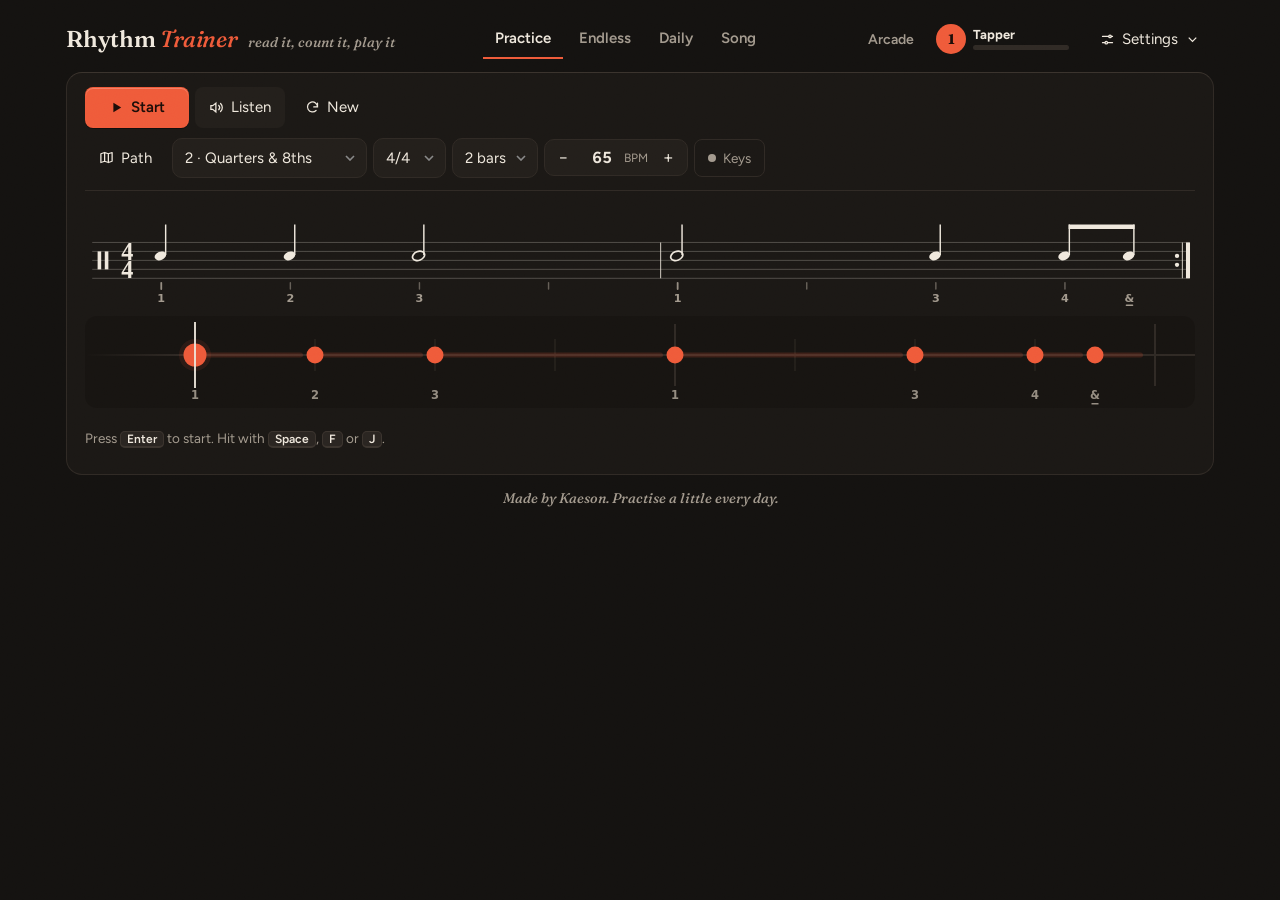
==== commit 289e09f2: "D6: Notes / Count moves from the toolbar to Settings > Training It sits next to Sight-reading, the o" ====
--- a/index.html
+++ b/index.html
@@ -78,6 +78,7 @@
         <h3 id="hPractice">Training</h3>
         <div class="row col"><span class="lbl">Metronome gaps</span><div class="chips" id="gapSeg"></div></div>
         <label class="toggle">Metronome while playing <input type="checkbox" id="metronome"></label>
+        <div class="row"><span class="lbl">Read from</span><div class="chips" id="viewSeg" role="group" aria-label="Read from (V)" title="Read the rhythm as notes or as a count (V)"><button data-v="notes">Notes</button><button data-v="count">Count</button></div></div>
         <label class="toggle">Sight-reading <input type="checkbox" id="sightT"></label>
         <label class="toggle">Weak-spot focus <input type="checkbox" id="focusT"></label>
         <details class="more"><summary><span>Display</span><span class="val" id="sumDisplay"></span></summary>
@@ -132,7 +133,6 @@
       <div class="group">
         <button id="startBtn" class="primary" title="Start / stop (Enter)"><svg viewBox="0 0 24 24" fill="currentColor"><path d="M7 4.5v15l12.5-7.5z"/></svg>Start</button>
         <button id="listenBtn" title="Hear the rhythm (L)"><svg viewBox="0 0 24 24" fill="none" stroke="currentColor" stroke-width="2" stroke-linecap="round"><path d="M11 5L6 9H3v6h3l5 4zM15.5 8.5a5 5 0 0 1 0 7M18.5 5.5a9 9 0 0 1 0 13"/></svg>Listen</button>
-        <div class="chips viewseg" id="viewSeg" role="group" aria-label="Read from (V)" title="Read the rhythm as notes or as a count (V)"><button data-v="notes">Notes</button><button data-v="count">Count</button></div>
         <button id="newBtn" class="ghost" title="New rhythm (N)">
           <svg viewBox="0 0 24 24" fill="none" stroke="currentColor" stroke-width="2" stroke-linecap="round"><path d="M20 11a8 8 0 1 0-2.3 5.7M20 5v6h-6"/></svg>New
         </button>
--- a/css/app.css
+++ b/css/app.css
@@ -416,13 +416,9 @@
 .hold{fill:currentColor;opacity:.3}
 .cmeter{fill:var(--muted);font:700 15px system-ui,sans-serif;text-anchor:middle}
 .chand{fill:var(--muted);font:700 12px system-ui,sans-serif;text-anchor:middle}
-.viewseg{flex-wrap:nowrap;background:var(--chip);border-radius:var(--r-md);padding:2px;gap:2px}
-.viewseg button{background:transparent;padding:6px 11px}
-.viewseg button.on{background:var(--raise);box-shadow:inset 0 0 0 1px var(--line)}
 @media (max-width:640px){
-  .viewseg{grid-column:span 6} .viewseg button{flex:1;justify-content:center}
-  /* phone toolbar order: Start / Listen New Path / Notes-Count / the rest */
-  #startBtn{order:1} #listenBtn,#newBtn,#pathBtn{order:2} .viewseg{order:3} #level,#meter,#barsSel,.tempo,.chip-in{order:4}
+  /* phone toolbar order: Start / Listen New Path / the rest */
+  #startBtn{order:1} #listenBtn,#newBtn,#pathBtn{order:2} #level,#meter,#barsSel,.tempo,.chip-in{order:4}
   /* U1: the setup controls fold into one summary row, so the staff and lane fit on the screen with Start */
   .setupsum{display:flex;grid-column:span 6;order:4;justify-content:space-between;min-width:0;padding:9px 12px}
   .setupsum span{overflow:hidden;text-overflow:ellipsis;white-space:nowrap;min-width:0;text-align:left}
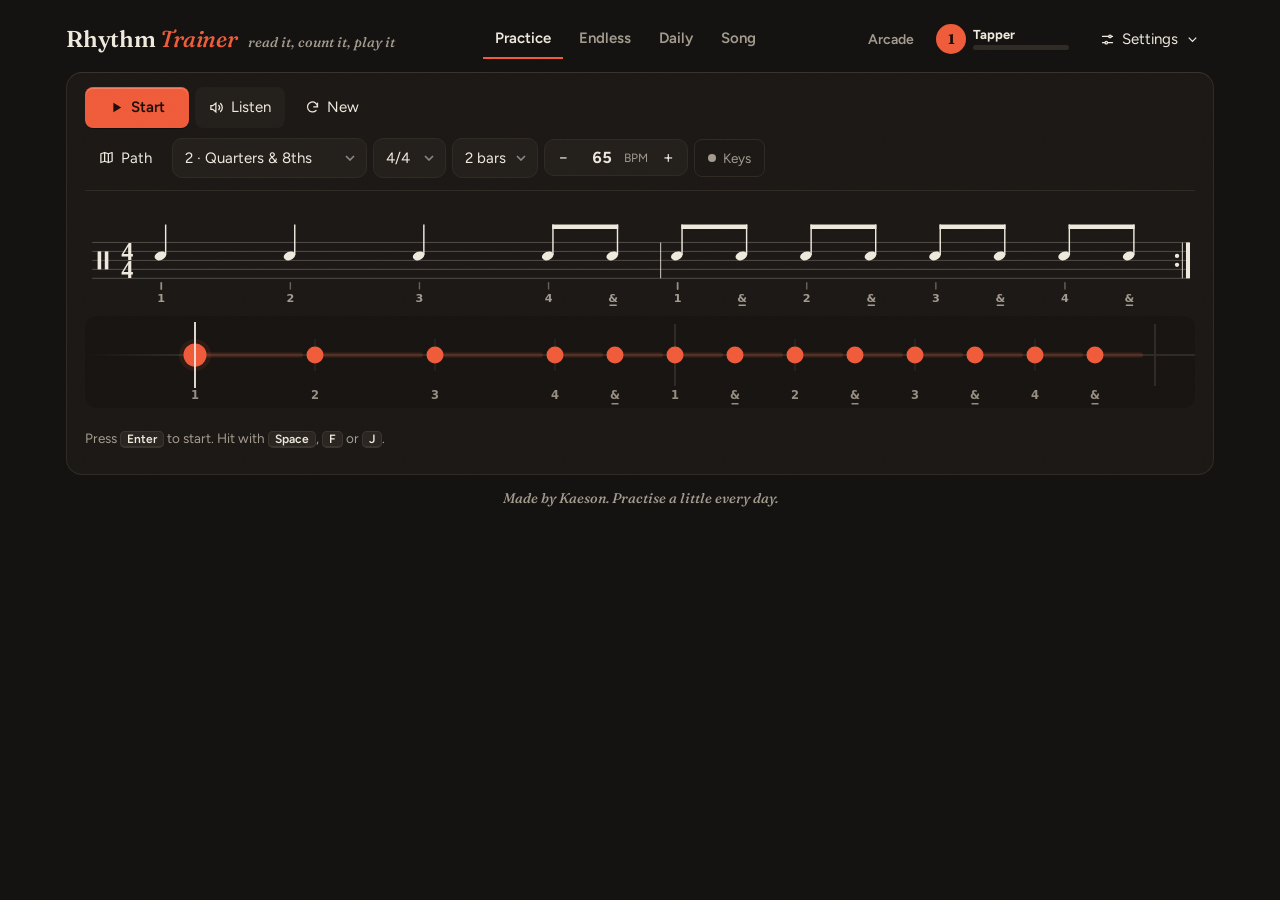
==== commit d715eb11: "D21: one name for the keyboard latency on both pages The Arcade's "Timing offset" and the trainer's " ====
--- a/index.html
+++ b/index.html
@@ -110,7 +110,7 @@
         <div class="row"><span class="lbl">Latency</span><button id="calBtn">Calibrate…</button></div>
         <details class="more"><summary><span>Latency offsets</span><span class="val" id="sumOffsets"></span></summary>
           <div class="offs">
-            <label>Keys <input type="number" class="num" id="offKey" step="1"></label>
+            <label title="Also used for tapping the screen. The same setting as Keyboard latency in the Arcade.">Keyboard <input type="number" class="num" id="offKey" step="1"></label>
             <label>MIDI <input type="number" class="num" id="offMidi" step="1"></label>
             <label>Mic <input type="number" class="num" id="offMic" step="1"></label>
           </div>
--- a/css/app.css
+++ b/css/app.css
@@ -207,6 +207,7 @@
 .center{text-align:center}
 .xpline{display:flex;align-items:center;gap:10px;margin-top:10px;font-size:13px;color:var(--muted);font-variant-numeric:tabular-nums}
 .xpline .xpbar{height:8px;flex:1}
+.achscope{margin:12px 0 6px}
 .achcat{border:1px solid var(--line);border-radius:var(--r-lg);margin:8px 0;padding:0 12px}
 .achcat>summary{display:flex;align-items:center;gap:12px;padding:11px 0;cursor:pointer;list-style:none}
 .achcat>summary::-webkit-details-marker{display:none}
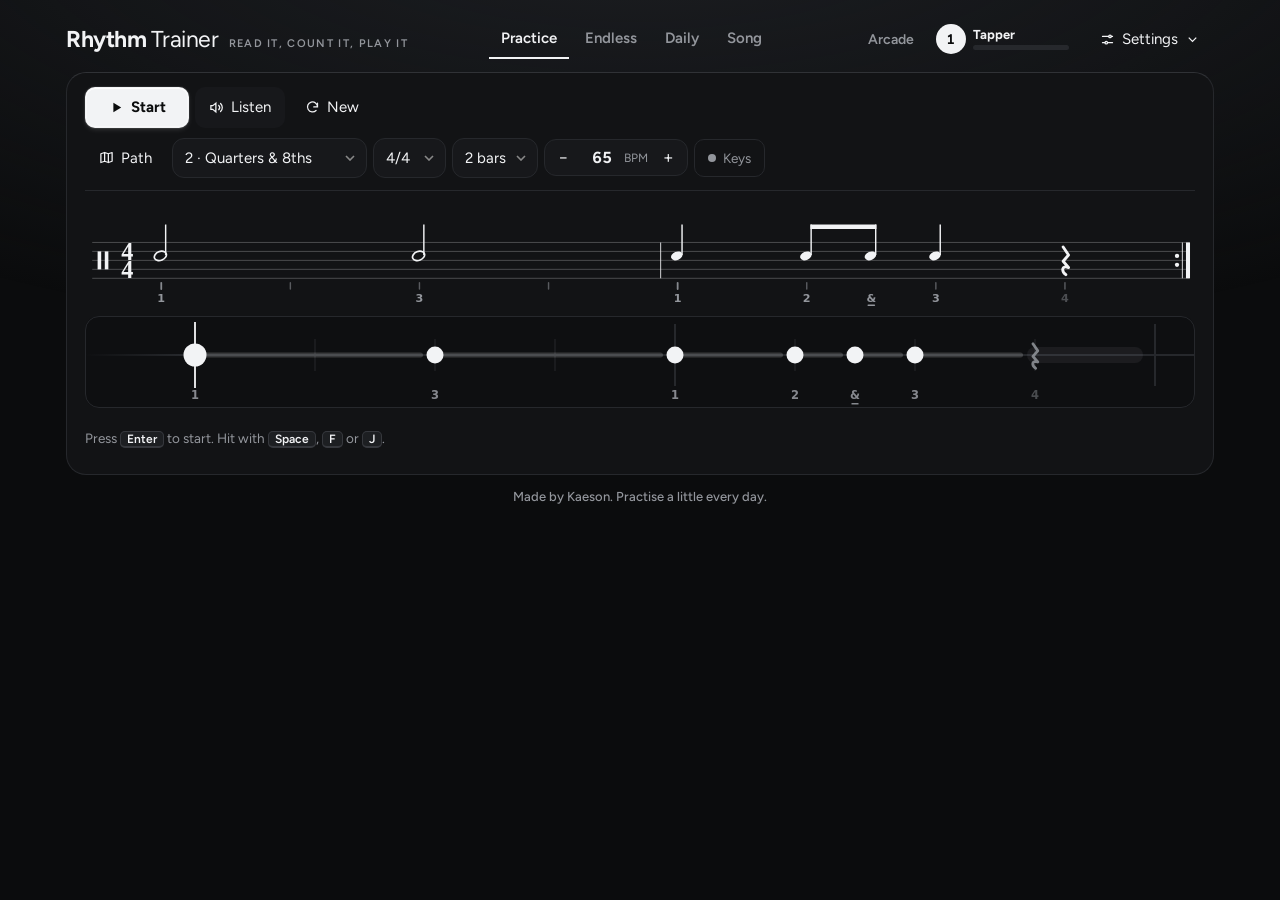
==== commit 93ca42c2: "Motion: entrances, transitions and micro-interactions across both pages - Entrances: the trainer's h" ====
--- a/index.html
+++ b/index.html
@@ -29,7 +29,7 @@
 <link rel="stylesheet" href="css/app.css">
 </head>
 <body>
-<main>
+<main class="enter">
   <header>
     <a class="brand" href="index.html"><h1>Rhythm <em>Trainer</em></h1><span class="tagline">read it, count it, play it</span></a>
     <div class="modes" id="playSeg" role="tablist" aria-label="Game mode"><i class="modebar" aria-hidden="true"></i>
--- a/fonts/fonts.css
+++ b/fonts/fonts.css
@@ -1,6 +1,5 @@
-/* Fraunces and Figtree (SIL Open Font License), latin subset, served locally so the site looks the same offline.
-   Fraunces is cut down to what the headings use: weights 500-700, optical sizes 14-72, Latin-1 letters and the
-   punctuation and arrows found in the site's text (fontTools; 145 KB -> 100 KB). Anything else falls back to Georgia. */
+/* Figtree (SIL Open Font License), latin subset, served locally so the site looks the same offline. It is the
+   site's only typeface (Mono design, 2026-10); Fraunces was removed with it (-100 KB per first visit). */
 @font-face {
   font-family: 'Figtree';
   font-style: normal;
@@ -19,22 +18,6 @@
   descent-override: 25.36%;
   line-gap-override: 0%;
 }
-@font-face {
-  font-family: 'Fraunces';
-  font-style: italic;
-  font-weight: 500 700;
-  font-display: swap;
-  src: url(fraunces-italic.woff2) format('woff2');
-  unicode-range: U+0020-007E, U+00A0, U+00A9, U+00B1, U+00B7, U+00BD, U+00C0-00FF, U+2013-2014, U+2018-2019, U+201C-201D, U+2022, U+2026, U+2039-203A, U+2190-2193, U+2212, U+25A0, U+25B6, U+25B8, U+25C2;
-}
-@font-face {
-  font-family: 'Fraunces';
-  font-style: normal;
-  font-weight: 500 700;
-  font-display: swap;
-  src: url(fraunces-normal.woff2) format('woff2');
-  unicode-range: U+0020-007E, U+00A0, U+00A9, U+00B1, U+00B7, U+00BD, U+00C0-00FF, U+2013-2014, U+2018-2019, U+201C-201D, U+2022, U+2026, U+2039-203A, U+2190-2193, U+2212, U+25A0, U+25B6, U+25B8, U+25C2;
-}
 /* Twemoji (graphics CC-BY 4.0 by Twitter, https://github.com/twitter/twemoji; COLR font by Mozilla), subset to the emoji the site uses,
    so they show on computers without a color emoji font instead of empty boxes. Rebuild after adding new emoji. */
 @font-face {
--- a/css/app.css
+++ b/css/app.css
@@ -1,19 +1,25 @@
-/* Warm charcoal, like a practice room after dark: one vermilion accent; green/blue/amber/red
-   only ever mean timing feedback. Headings in Fraunces, everything else in Figtree. */
+/* Mono ("Stage lights"): white on graphite with no accent hue, so green/blue/amber/red are the only colours
+   on screen and only ever mean timing feedback. Every colour on both pages, the canvases included, comes from here. */
 :root{
   color-scheme:dark;
-  --bg:#141210; --panel:#1b1815; --paper:#1b1815; --raise:#25211d; --ink:#efe8dd; --muted:#a39a8e; --line:#302a25;
-  --accent:#ef5b3a; --perfect:#7fd88f; --good:#6cb8f0; --ok:#e8c35a; --miss:#ff7a6b; --rest:#6b635a;
-  --lane:#171411; --chip:#231f1b; --shadow:none; --focus:#ef5b3a;
-  --serif:"Fraunces", "Twemoji", Georgia, "Times New Roman", serif; --sans:"Figtree", "Figtree Fallback", "Twemoji", system-ui, -apple-system, "Segoe UI", sans-serif;
+  --bg:#0b0c0d; --panel:#121315; --paper:#121315; --raise:#1d1f22; --ink:#f2f3f5; --muted:#93969c; --line:#26282c;
+  --accent:#f2f3f5; --on-accent:#0b0c0d; --perfect:#5fe08a; --good:#55b6ff; --ok:#ffc94d; --miss:#ff6b6b; --rest:#4a4d52;
+  --lane:#0e0f11; --chip:#17181b; --shadow:none; --focus:#f2f3f5;
+  --edge:#303236; --kbd:#1d1f22; --kbd-edge:#36383d; --overlay:rgba(8,9,10,.78);
+  --gold:#ffd479; --warn:#ffb199;
+  /* Arcade: lane arrows (violet, cyan, blue, pink: hues clear of the Arcade's grade colours, Sick gold, Good green,
+     Shit/Miss red, and of the trainer's sky-blue Good), receptors and the field's bar lines */
+  --lane-0:#b48cff; --lane-1:#4fd8e0; --lane-2:#7b9bff; --lane-3:#ff7fd1; --receptor:#4a4d52; --field-bar:#2a2c30;
+  --serif:"Figtree", "Figtree Fallback", "Twemoji", system-ui, -apple-system, "Segoe UI", sans-serif;   /* one typeface (Mono); kept as a name so old rules still resolve */ --sans:"Figtree", "Figtree Fallback", "Twemoji", system-ui, -apple-system, "Segoe UI", sans-serif;
   --early:#3f8aef; --late:#ec6430;
   /* motion and shape tokens: every transition and corner on the site uses these */
   --dur-press:80ms; --dur-1:150ms; --dur-2:220ms; --dur-3:320ms; --dur-4:400ms;
   --ease-out:cubic-bezier(.2,.8,.2,1); --ease-spring:cubic-bezier(.3,1.5,.5,1);
-  --r-sm:8px; --r-md:10px; --r-lg:12px; --r-xl:16px; --r-2xl:18px; --r-pill:99px;
+  --r-sm:10px; --r-md:12px; --r-lg:14px; --r-xl:20px; --r-2xl:22px; --r-pill:99px;
 }
 *{box-sizing:border-box}
 html,body{margin:0;background:var(--bg);color:var(--ink);font:15px/1.5 var(--sans)}
+body{background:transparent}   /* the page colour is on html, so the stage light (body::before) can sit between them */
 main{max-width:1180px;margin:0 auto;padding:18px 16px 32px}
 /* U4: with the settings panel open beside the page (wide screens, where you can keep playing), the page makes room
    for it instead of being covered; when there's room for both anyway, nothing moves */
@@ -23,7 +29,7 @@
 button:hover{border-color:var(--line)}
 button:active{transform:scale(.97)}
 button svg{width:15px;height:15px;flex:none}
-button.primary{background:var(--accent);color:#fff;font-weight:600;min-width:98px;justify-content:center}
+button.primary{background:var(--accent);color:var(--on-accent);font-weight:600;min-width:98px;justify-content:center}
 button.ghost{background:transparent}
 button.ghost:hover{background:var(--chip)}
 button[hidden]{display:none}
@@ -38,7 +44,7 @@
 .modes button.on{background:var(--raise);color:var(--ink);box-shadow:inset 0 0 0 1px var(--line)}
 .hright{display:flex;align-items:center;gap:4px}
 .player{padding:5px 12px 5px 5px}
-.player .lvl{width:30px;height:30px;border-radius:50%;background:var(--accent);color:#fff;font-weight:800;display:grid;place-items:center;font-size:14px;font-variant-numeric:tabular-nums}
+.player .lvl{width:30px;height:30px;border-radius:50%;background:var(--accent);color:var(--on-accent);font-weight:800;display:grid;place-items:center;font-size:14px;font-variant-numeric:tabular-nums}
 .player .pinfo{display:flex;flex-direction:column;align-items:flex-start;gap:4px;min-width:96px}
 .player .pinfo b{font-size:13px;line-height:1}
 .xpbar{height:5px;border-radius:var(--r-pill);background:var(--line);overflow:hidden;width:100%}
@@ -88,7 +94,8 @@
 input[type=range]{width:100%;accent-color:var(--accent)}
 .toggle{display:flex;align-items:center;justify-content:space-between;gap:10px;margin:9px 0;font-size:14px;cursor:pointer}
 .toggle input{appearance:none;width:34px;height:20px;border-radius:var(--r-pill);background:var(--line);position:relative;cursor:pointer;transition:background var(--dur-2);flex:none;margin:0}
-.toggle input::after{content:"";position:absolute;top:3px;left:3px;width:14px;height:14px;border-radius:50%;background:#fff;transition:transform var(--dur-2)}
+.toggle input::after{content:"";position:absolute;top:3px;left:3px;width:14px;height:14px;border-radius:50%;background:var(--ink);transition:transform var(--dur-2),background var(--dur-2)}
+.toggle input:checked::after{background:var(--on-accent)}
 .toggle input:checked{background:var(--accent)}
 .toggle input:checked::after{transform:translateX(14px)}
 .inline{display:flex;align-items:center;gap:8px}
@@ -98,7 +105,7 @@
 /* stage */
 .stage{background:var(--panel);border:1px solid var(--line);border-radius:var(--r-xl);padding:14px 18px 14px;position:relative}
 .stage.hurt{animation:hurt .5s ease-out}
-@keyframes hurt{0%{box-shadow:0 0 0 3px var(--miss)}100%{box-shadow:0 0 0 0 transparent}}
+@keyframes hurt{0%{box-shadow:inset 0 0 0 2px var(--miss),inset 0 0 24px rgba(255,107,107,.18)}100%{box-shadow:inset 0 0 0 0 transparent,inset 0 0 0 transparent}}   /* inside the stage, like every glow */
 .toolbar{display:flex;flex-wrap:wrap;align-items:center;justify-content:space-between;gap:10px;padding-bottom:12px;margin-bottom:8px;border-bottom:1px solid var(--line)}
 .group{display:flex;align-items:center;gap:6px;flex-wrap:wrap}
 .setupsum{display:none}
@@ -165,15 +172,15 @@
 #countin b{display:inline-block;min-width:10px}
 #countin b.tick{animation:tick var(--dur-3) var(--ease-out)}
 @keyframes tick{from{transform:scale(1.6)}to{transform:scale(1)}}
-#lane{width:100%;height:92px;display:block;border-radius:var(--r-lg);margin-top:4px;touch-action:manipulation}
+#lane{width:100%;height:92px;display:block;border-radius:var(--r-lg);margin-top:4px;touch-action:manipulation;outline:1px solid var(--line);outline-offset:-1px}
 #lane.off{display:none}
 .stats{display:flex;align-items:center;gap:14px;min-height:44px;margin-top:8px;font-size:13.5px;color:var(--muted)}
-#acc{font-size:26px;font-weight:800;color:var(--ink);font-variant-numeric:tabular-nums}
+#acc{font-size:32px;font-weight:800;letter-spacing:-.02em;color:var(--ink);font-variant-numeric:tabular-nums}
 #acc:empty{display:none}
 #statText{flex:1}
 #statText b{color:var(--ink);font-weight:600}
 .hist{display:flex;gap:2px;align-items:flex-end;height:26px}
-.hist span{width:6px;border-radius:2px;background:var(--accent);opacity:.7;transition:height var(--dur-3)}
+.hist span{width:6px;border-radius:2px;background:var(--accent);opacity:.7;transform-origin:50% 100%}
 #toast{position:absolute;left:50%;top:10px;transform:translate(-50%,-6px);background:var(--ink);color:var(--bg);font-size:13px;padding:6px 12px;border-radius:var(--r-pill);opacity:0;pointer-events:none;transition:opacity var(--dur-2),transform var(--dur-2);white-space:nowrap;z-index:6;max-width:calc(100% - 20px);overflow:hidden;text-overflow:ellipsis}
 #toast.show{opacity:1;transform:translate(-50%,0)}
 footer{margin-top:14px;text-align:center;font-size:13px;line-height:1.9;color:var(--muted)}
@@ -202,8 +209,8 @@
 .tile{background:var(--chip);border-radius:var(--r-lg);padding:10px 12px;min-width:0}
 .tile b{display:block;font-size:19px;font-variant-numeric:tabular-nums;white-space:nowrap;overflow:hidden;text-overflow:ellipsis}
 .tile span{font-size:12px;color:var(--muted)}
-.bigscore{font-size:52px;font-weight:900;text-align:center;letter-spacing:-.02em;font-variant-numeric:tabular-nums;margin:10px 0 0;line-height:1.1}
-.badge{display:inline-block;background:var(--accent);color:#fff;border-radius:var(--r-pill);padding:3px 11px;font-size:12px;font-weight:700}
+.bigscore{font-size:56px;font-weight:800;text-align:center;letter-spacing:-.02em;font-variant-numeric:tabular-nums;margin:10px 0 0;line-height:1.1}
+.badge{display:inline-block;background:var(--accent);color:var(--on-accent);border-radius:var(--r-pill);padding:3px 11px;font-size:12px;font-weight:700}
 .center{text-align:center}
 .xpline{display:flex;align-items:center;gap:10px;margin-top:10px;font-size:13px;color:var(--muted);font-variant-numeric:tabular-nums}
 .xpline .xpbar{height:8px;flex:1}
@@ -338,9 +345,9 @@
 
 /* ---- redesign: quieter surfaces, phone layout, reduced motion ---- */
 button{border-radius:var(--r-md)}
-button.primary{min-width:104px;color:#111}
+button.primary{min-width:104px;color:var(--on-accent)}
 select,.tempo,.num{border:1px solid var(--line)}
-.player .lvl{color:#111}
+.player .lvl{color:var(--on-accent)}
 .card{box-shadow:0 24px 64px rgba(0,0,0,.5)}
 /* below the header, so the Settings toggle stays visible and clickable */
 @media (min-width:641px){ .side{top:72px;border-top:1px solid var(--line);border-top-left-radius:14px} .side-head{border-top-left-radius:14px} }
@@ -402,6 +409,56 @@
 @view-transition{navigation:auto}
 ::view-transition-old(root),::view-transition-new(root){animation-duration:var(--dur-2);animation-timing-function:var(--ease-out)}
 @media (prefers-reduced-motion: reduce){ @view-transition{navigation:none} }
+/* ---------- site-wide motion (phase 2, step 6): entrances, transitions, micro-interactions ----------
+   Transform and opacity only. Things that are on screen when the page opens rise in without fading, so the
+   browser counts them as painted straight away (an opacity-0 start delays LCP, see the Arcade menu). */
+@keyframes rise{from{transform:translateY(10px)}}
+@keyframes risefade{from{opacity:0;transform:translateY(8px)}}
+/* main.enter only for the first moment (ui.js removes it), so later animations on the stage (Endless's miss flash)
+   never hand back to this one and replay it */
+main.enter>header,main.enter>.stage,main.enter>footer{animation:rise var(--dur-4) var(--ease-out) both}
+main.enter>.stage{animation-delay:50ms} main.enter>footer{animation-delay:100ms}
+body::before{animation:lightup .9s var(--ease-out) both}
+@keyframes lightup{from{opacity:0}}
+/* settings: the groups follow the sheet in */
+.side.open .grp{animation:risefade var(--dur-3) var(--ease-out) both}
+.side.open .grp:nth-child(2){animation-delay:40ms} .side.open .grp:nth-child(3){animation-delay:80ms}
+.side.open .grp:nth-child(4){animation-delay:120ms} .side.open .grp:nth-child(n+5){animation-delay:160ms}
+/* dialogs: the card's contents arrive in order, result tiles and path steps one after another */
+.modal.show .card>*{animation:risefade var(--dur-3) var(--ease-out) both}
+.modal.show .card>:nth-child(2){animation-delay:30ms} .modal.show .card>:nth-child(3){animation-delay:60ms}
+.modal.show .card>:nth-child(4){animation-delay:90ms} .modal.show .card>:nth-child(5){animation-delay:120ms}
+.modal.show .card>:nth-child(n+6){animation-delay:150ms}
+.modal.show .tiles .tile,.modal.show .path .node{animation:risefade var(--dur-3) var(--ease-out) both}
+.modal.show :is(.tiles .tile,.path .node):nth-child(2){animation-delay:140ms} .modal.show :is(.tiles .tile,.path .node):nth-child(3){animation-delay:180ms}
+.modal.show :is(.tiles .tile,.path .node):nth-child(4){animation-delay:220ms} .modal.show :is(.tiles .tile,.path .node):nth-child(5){animation-delay:260ms}
+.modal.show :is(.tiles .tile,.path .node):nth-child(6){animation-delay:300ms} .modal.show :is(.tiles .tile,.path .node):nth-child(n+7){animation-delay:340ms}
+.modal.show .tiles .tile:first-child,.modal.show .path .node:first-child{animation-delay:100ms}
+.modal.show .bigscore{animation:risefade var(--dur-4) var(--ease-spring) 40ms both}
+/* buttons press in fast and spring back on release */
+button{transition:background var(--dur-1),border-color var(--dur-1),color var(--dur-1),box-shadow var(--dur-1),transform var(--dur-3) var(--ease-spring),filter var(--dur-1)}
+button:active{transition-duration:var(--dur-1),var(--dur-1),var(--dur-1),var(--dur-1),var(--dur-press),var(--dur-1)}
+/* icons that do what they say: Start's arrow leans forward, the settings sliders slide, close turns */
+#startBtn svg,#sideClose svg,#setBtn svg{transition:transform var(--dur-3) var(--ease-out)}
+#startBtn:hover svg{transform:translateX(2px)}
+#setBtn svg circle{transition:transform var(--dur-3) var(--ease-spring)}
+#setBtn:hover svg circle:first-of-type{transform:translateX(-4px)} #setBtn:hover svg circle:last-of-type{transform:translateX(4px)}
+#setBtn[aria-expanded=true] .chev{transform:rotate(180deg)}
+#sideClose:hover svg{transform:rotate(90deg)}
+/* toggles: the knob stretches while pressed and springs across */
+.toggle input::after{transition:transform var(--dur-3) var(--ease-spring),background var(--dur-2)}
+.toggle input:active::after{transform:scaleX(1.3);transform-origin:0 50%}
+.toggle input:checked:active::after{transform:translateX(14px) scaleX(1.3);transform-origin:100% 50%}
+/* learning-path steps lift under the pointer (and still press in) */
+.node{transition:background var(--dur-1),transform var(--dur-3) var(--ease-spring)}
+.node:not(.locked):hover{transform:translateY(-2px)}
+.node:not(.locked):active{transform:scale(.97);transition-duration:var(--dur-1),var(--dur-press)}
+.arcade-link{transition:color var(--dur-1),background var(--dur-1)}
+/* keyboard focus: the ring settles onto the control instead of blinking on */
+:focus-visible{animation:focusin var(--dur-2) var(--ease-out)}
+@keyframes focusin{from{outline-offset:6px;outline-color:transparent}}
+#acc{transform-origin:0 60%}
+
 /* Reduced motion: nothing moves, scales or bounces. Plain fades that only change opacity (dialogs, the "Up next"
    line, sight-reading bars) stay as a short fade so changes are still easy to follow. 1 ms rather than 0 so code
    that waits for an animation or transition to end still hears about it. */
@@ -447,15 +504,16 @@
 .arcade-link:hover{color:var(--ink);background:var(--chip)}
 
 /* ---- personality: type, texture, tactile controls ---- */
-/* a very faint paper grain over everything */
-body::before{content:"";position:fixed;inset:0;pointer-events:none;z-index:100;opacity:.045;mix-blend-mode:overlay;
-  background-image:url("data:image/svg+xml,%3Csvg xmlns='http://www.w3.org/2000/svg' width='160' height='160'%3E%3Cfilter id='n'%3E%3CfeTurbulence type='fractalNoise' baseFrequency='.9' numOctaves='2' stitchTiles='stitch'/%3E%3C/filter%3E%3Crect width='100%25' height='100%25' filter='url(%23n)'/%3E%3C/svg%3E")}
-h1,h2,.card h2,.side-head h2,.atitle{font-family:var(--serif);font-weight:600;letter-spacing:-.01em}
+/* Mono stage light: a soft light from above, on its own fixed layer behind the page, so it never ends where the
+   content ends and never repaints on scroll. (Replaces the paper grain.) */
+body::before{content:"";position:fixed;inset:0;z-index:-1;pointer-events:none;
+  background:radial-gradient(130% 70% at 50% -10%,#1c1e22 0%,rgba(28,30,34,.55) 35%,rgba(11,12,13,0) 70%)}
+h1,h2,.card h2,.side-head h2,.atitle{font-family:var(--sans);font-weight:800;letter-spacing:-.02em}
 .card h2{font-size:24px}
 .brand{display:flex;align-items:baseline;gap:10px;color:var(--ink);text-decoration:none}
-.brand h1{font-size:23px;font-weight:600;margin:0}
-.brand h1 em{font-style:italic;font-weight:500;color:var(--accent)}
-.tagline{font-family:var(--serif);font-style:italic;color:var(--muted);font-size:14px}
+.brand h1{font-size:23px;font-weight:800;margin:0}
+.brand h1 em{font-style:normal;font-weight:400;color:var(--ink)}
+.tagline{font:600 11px var(--sans);text-transform:uppercase;letter-spacing:.12em;color:var(--muted)}
 /* editorial tabs instead of pills */
 .modes{background:none;padding:0;gap:4px;border-radius:0}
 .modes button{font-size:15px;padding:8px 12px;border-radius:0;border:0;border-bottom:2px solid transparent}
@@ -466,32 +524,32 @@
 .modebar{position:absolute;left:0;bottom:0;width:1px;height:2px;background:var(--accent);transform-origin:0 0;pointer-events:none}
 .modes.slide.ready .modebar{transition:transform var(--dur-3) var(--ease-out)}
 /* section titles read like headings, not labels */
-.grp h3{font:italic 500 17px var(--serif);text-transform:none;letter-spacing:0;color:var(--ink);margin-bottom:6px}
-.card h3{font:italic 500 16px var(--serif);text-transform:none;letter-spacing:0;color:var(--ink)}
+.grp h3{font:700 15px var(--sans);text-transform:none;letter-spacing:-.005em;color:var(--ink);margin-bottom:6px}
+.card h3{font:700 14.5px var(--sans);text-transform:none;letter-spacing:0;color:var(--ink)}
 /* controls with a little weight to them */
 button{border-radius:var(--r-sm)}
-button.primary{background:var(--accent);color:#1b0d08;box-shadow:inset 0 1px 0 rgba(255,255,255,.22),0 1px 0 rgba(0,0,0,.4)}
+button.primary{background:var(--accent);color:var(--on-accent);font-weight:800;box-shadow:inset 0 1px 0 rgba(255,255,255,.75),inset 0 0 0 1px rgba(255,255,255,.4),0 0 0 1px rgba(255,255,255,.06),0 2px 6px -2px rgba(255,255,255,.22)}
 button.primary:hover{border-color:transparent;filter:brightness(1.06)}
-kbd{font:600 12px var(--sans);background:#2a2521;border:1px solid #3b342e;border-bottom-width:2px;border-radius:5px;padding:0 6px;color:var(--ink)}
-.stage{border-top-color:#3a332d}
-.player .lvl{font-family:var(--serif);font-weight:700;color:#1b0d08}
-footer .sig{margin:10px 0 0;font:italic 14px var(--serif);color:var(--muted)}
+kbd{font:600 12px var(--sans);background:var(--kbd);border:1px solid var(--kbd-edge);border-bottom-width:2px;border-radius:5px;padding:0 6px;color:var(--ink)}
+.stage{border-top-color:var(--edge)}
+.player .lvl{font-family:var(--sans);font-weight:800;color:var(--on-accent)}
+footer .sig{margin:10px 0 0;font:500 13px var(--sans);color:var(--muted)}
 .seg{display:inline-flex;flex-wrap:wrap;border:1px solid var(--line);border-radius:var(--r-md);padding:3px;gap:2px;background:var(--bg)}
 .seg button{background:transparent;padding:7px 14px;border-radius:var(--r-sm);color:var(--muted)}
 .seg button:hover{color:var(--ink);border-color:transparent}
 .seg button.on{background:var(--raise);color:var(--ink);box-shadow:inset 0 0 0 1px var(--accent)}
-@media (max-width:640px){ .brand{flex-direction:column;align-items:center;gap:0} .tagline{font-size:13px} }
+@media (max-width:640px){ .brand{flex-direction:column;align-items:center;gap:2px} .tagline{font-size:10.5px} }
 
 /* achievement pop-ups */
 #achStack{position:fixed;top:16px;right:16px;z-index:60;display:flex;flex-direction:column;gap:8px;pointer-events:none}
-.achpop{display:flex;align-items:center;gap:12px;background:var(--raise);border:1px solid #4a3f36;border-left:3px solid var(--ok);border-radius:var(--r-lg);
+.achpop{display:flex;align-items:center;gap:12px;background:var(--raise);border:1px solid var(--kbd-edge);border-left:3px solid var(--ok);border-radius:var(--r-lg);
   padding:12px 16px 12px 12px;min-width:290px;max-width:360px;box-shadow:0 14px 40px rgba(0,0,0,.45);transform:translateX(24px);opacity:0;transition:transform var(--dur-3) var(--ease-out),opacity var(--dur-3) var(--ease-out)}
 .achpop.in{transform:none;opacity:1}
 .achpop.out{transform:translateX(24px);opacity:0}
 .achpop .ai{font-size:30px;line-height:1}
 .achpop .at{display:flex;flex-direction:column;min-width:0}
 .achpop small{font-size:11.5px;text-transform:uppercase;letter-spacing:.08em;color:var(--ok);font-weight:700}
-.achpop b{font:600 17px var(--serif)}
+.achpop b{font:700 16px var(--sans)}
 .achpop em{font-style:normal;font-size:13px;color:var(--muted)}
 .achpop .ax{margin-left:auto;font-weight:700;color:var(--ok);font-variant-numeric:tabular-nums;white-space:nowrap}
 @media (max-width:640px){ #achStack{left:12px;right:12px;top:12px} .achpop{min-width:0;max-width:none} }
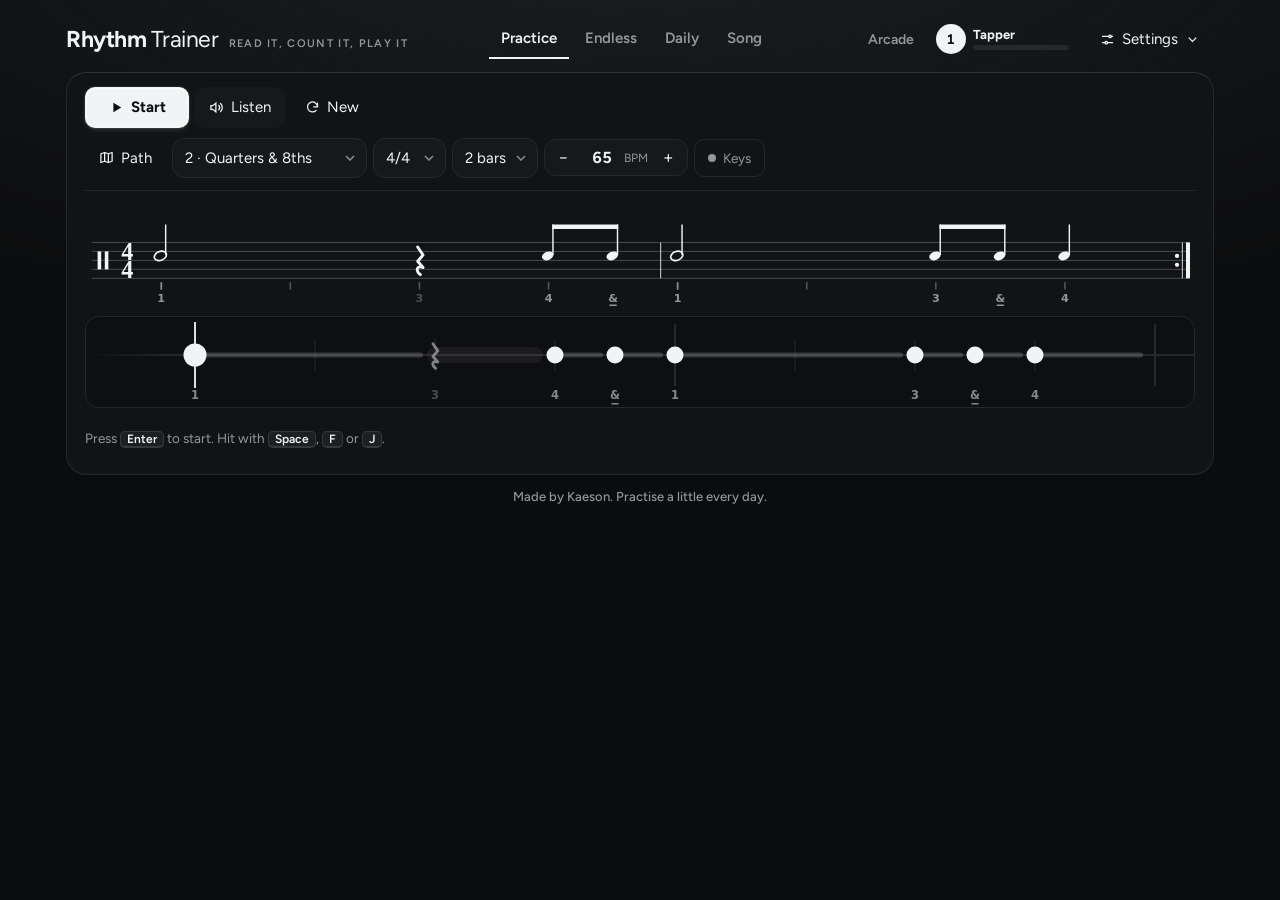
==== commit 000e5a5b: "Playhead: "Jump / Smooth" setting in Display, Jump by default, included in backups Smooth keeps the " ====
--- a/index.html
+++ b/index.html
@@ -84,6 +84,7 @@
         <details class="more"><summary><span>Display</span><span class="val" id="sumDisplay"></span></summary>
           <label class="toggle">Hit lane <input type="checkbox" id="laneT"></label>
           <label class="toggle">Counting (1 e &amp; a) <input type="checkbox" id="counts"></label>
+          <div class="row"><span class="lbl">Playhead</span><select id="phSel" aria-label="Playhead"><option value="jump">Jump: lands on each note</option><option value="smooth">Smooth: moves steadily</option></select></div>
         </details>
       </section>
       <section class="grp" id="grpSound" aria-labelledby="hSound">
--- a/css/app.css
+++ b/css/app.css
@@ -273,6 +273,7 @@
 .nocounts .cnt,.nocounts .ampdash{display:none}
 .ph{position:absolute;left:0;top:0;width:1px;height:1px;background:var(--accent);opacity:0;transform-origin:0 0;will-change:transform;pointer-events:none}
 .ph.on{opacity:.55}
+.ph.on.rest{opacity:.28}
 .tup{fill:var(--ink);font:italic 700 12px Georgia,serif;text-anchor:middle}
 .tupb{color:var(--ink);opacity:.7}
 @media (max-width:640px){
@@ -418,8 +419,6 @@
    never hand back to this one and replay it */
 main.enter>header,main.enter>.stage,main.enter>footer{animation:rise var(--dur-4) var(--ease-out) both}
 main.enter>.stage{animation-delay:50ms} main.enter>footer{animation-delay:100ms}
-body::before{animation:lightup .9s var(--ease-out) both}
-@keyframes lightup{from{opacity:0}}
 /* settings: the groups follow the sheet in */
 .side.open .grp{animation:risefade var(--dur-3) var(--ease-out) both}
 .side.open .grp:nth-child(2){animation-delay:40ms} .side.open .grp:nth-child(3){animation-delay:80ms}
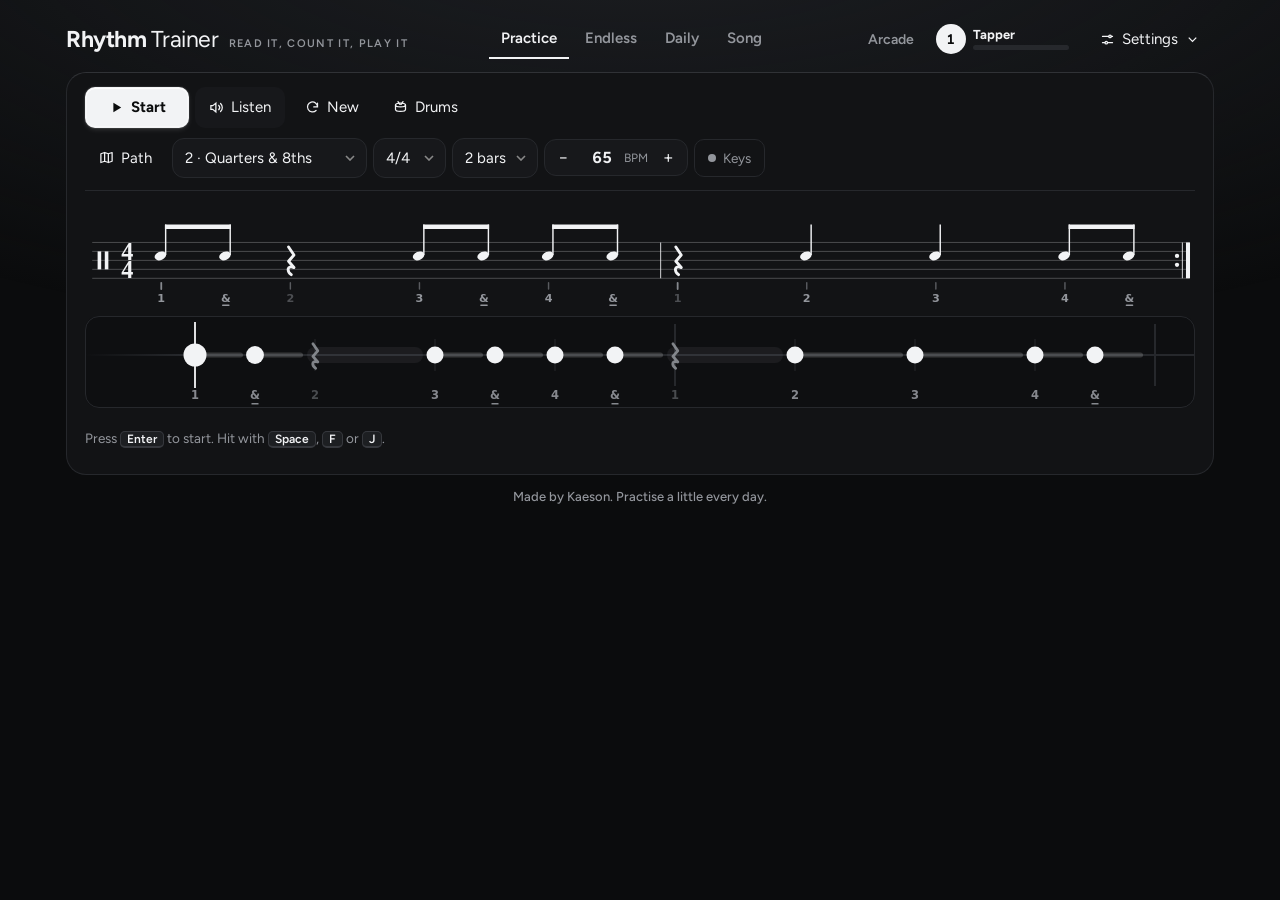
==== commit 03a26441: "Kit K4: a Drums button opens the kit, loaded on demand; free play with keys and taps kit.js, kit.css" ====
--- a/index.html
+++ b/index.html
@@ -84,7 +84,6 @@
         <details class="more"><summary><span>Display</span><span class="val" id="sumDisplay"></span></summary>
           <label class="toggle">Hit lane <input type="checkbox" id="laneT"></label>
           <label class="toggle">Counting (1 e &amp; a) <input type="checkbox" id="counts"></label>
-          <div class="row"><span class="lbl">Playhead</span><select id="phSel" aria-label="Playhead"><option value="jump">Jump: lands on each note</option><option value="smooth">Smooth: moves steadily</option></select></div>
         </details>
       </section>
       <section class="grp" id="grpSound" aria-labelledby="hSound">
@@ -136,6 +135,9 @@
         <button id="listenBtn" title="Hear the rhythm (L)"><svg viewBox="0 0 24 24" fill="none" stroke="currentColor" stroke-width="2" stroke-linecap="round"><path d="M11 5L6 9H3v6h3l5 4zM15.5 8.5a5 5 0 0 1 0 7M18.5 5.5a9 9 0 0 1 0 13"/></svg>Listen</button>
         <button id="newBtn" class="ghost" title="New rhythm (N)">
           <svg viewBox="0 0 24 24" fill="none" stroke="currentColor" stroke-width="2" stroke-linecap="round"><path d="M20 11a8 8 0 1 0-2.3 5.7M20 5v6h-6"/></svg>New
+        </button>
+        <button id="kitBtn" class="ghost" aria-pressed="false" aria-controls="kit" title="Drum kit: play drums with your keys, a MIDI kit, or by tapping">
+          <svg viewBox="0 0 24 24" fill="none" stroke="currentColor" stroke-width="2" stroke-linecap="round" stroke-linejoin="round"><ellipse cx="12" cy="8" rx="8" ry="3"/><path d="M4 8v7c0 1.7 3.6 3 8 3s8-1.3 8-3V8M8 2.5 11 7M16 2.5 13 7"/></svg>Drums
         </button>
       </div>
       <div class="group">
@@ -174,6 +176,7 @@
       <div id="countin"></div>
     </div>
     <canvas id="lane"></canvas>
+    <div id="kit" class="kit" role="region" aria-label="Drum kit" hidden></div>
     <div class="stats">
       <div id="acc"></div>
       <div id="statText">Press <kbd>Enter</kbd> to start. Hit with <kbd>Space</kbd>, <kbd>F</kbd> or <kbd>J</kbd>.</div>
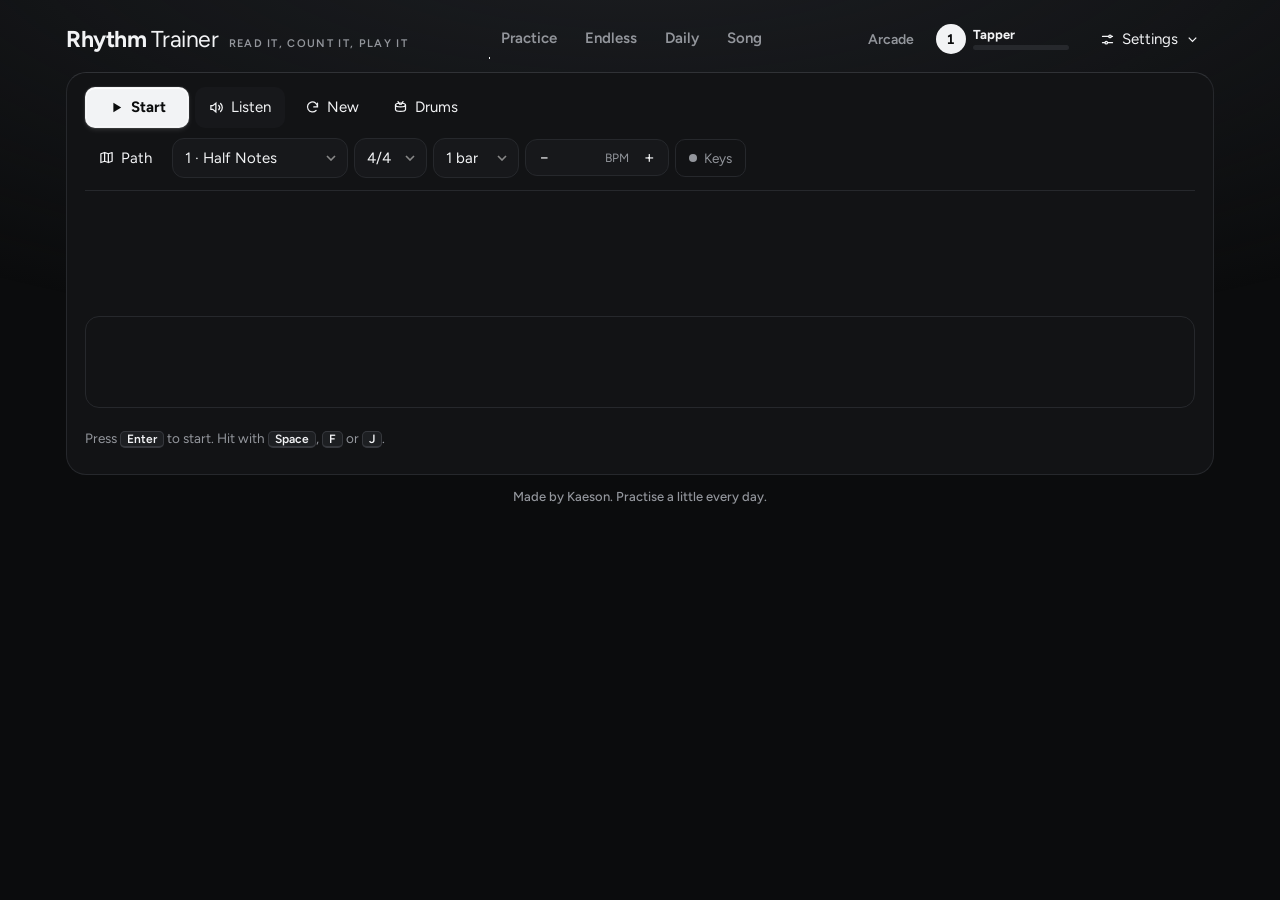
==== commit 1744fa14: "Trainer: choose your own hit keys (Settings → Input → Hit keys) Any hand / Left hand / Right hand on" ====
--- a/index.html
+++ b/index.html
@@ -107,6 +107,7 @@
           <div class="meter" aria-hidden="true"><i id="micLevel"></i></div>
           <p class="hint">Use headphones so the metronome isn't picked up as hits.</p>
         </div>
+        <div class="row"><span class="lbl">Hit keys <span class="hint" id="hitKeysSum"></span></span><button id="hitKeysBtn">Change…</button></div>
         <div class="row"><span class="lbl">Latency</span><button id="calBtn">Calibrate…</button></div>
         <details class="more"><summary><span>Latency offsets</span><span class="val" id="sumOffsets"></span></summary>
           <div class="offs">
@@ -120,7 +121,7 @@
       <section class="grp" id="grpKeys" aria-labelledby="hKeys">
         <h3 id="hKeys">Shortcuts</h3>
         <details class="more"><summary><span>Keyboard shortcuts</span><span class="val">14 keys</span></summary>
-          <table class="keytable"><tr><td>Hit</td><td><kbd>Space</kbd> <kbd>F</kbd> <kbd>J</kbd></td></tr><tr><td>Hit, two hands</td><td><kbd>F</kbd> left · <kbd>J</kbd> right</td></tr><tr><td>Start / stop</td><td><kbd>Enter</kbd></td></tr><tr><td>Stop, close</td><td><kbd>Esc</kbd></td></tr><tr><td>Listen</td><td><kbd>L</kbd></td></tr><tr><td>New rhythm</td><td><kbd>N</kbd></td></tr><tr><td>Easier / harder</td><td><kbd>[</kbd> <kbd>]</kbd></td></tr><tr><td>Tempo</td><td><kbd>↑</kbd> <kbd>↓</kbd></td></tr><tr><td>Notes / Count</td><td><kbd>V</kbd></td></tr><tr><td>Counting</td><td><kbd>C</kbd></td></tr><tr><td>Two hands</td><td><kbd>H</kbd></td></tr><tr><td>Learning path</td><td><kbd>M</kbd></td></tr><tr><td>Profile</td><td><kbd>P</kbd></td></tr><tr><td>Modes</td><td><kbd>1</kbd> Practice · <kbd>2</kbd> Endless · <kbd>3</kbd> Daily · <kbd>4</kbd> Song</td></tr></table>
+          <table class="keytable"><tr><td>Hit</td><td id="keysHit"><kbd>Space</kbd> <kbd>F</kbd> <kbd>J</kbd></td></tr><tr><td>Hit, two hands</td><td id="keysHands"><kbd>F</kbd> left · <kbd>J</kbd> right</td></tr><tr><td>Start / stop</td><td><kbd>Enter</kbd></td></tr><tr><td>Stop, close</td><td><kbd>Esc</kbd></td></tr><tr><td>Listen</td><td><kbd>L</kbd></td></tr><tr><td>New rhythm</td><td><kbd>N</kbd></td></tr><tr><td>Easier / harder</td><td><kbd>[</kbd> <kbd>]</kbd></td></tr><tr><td>Tempo</td><td><kbd>↑</kbd> <kbd>↓</kbd></td></tr><tr><td>Notes / Count</td><td><kbd>V</kbd></td></tr><tr><td>Counting</td><td><kbd>C</kbd></td></tr><tr><td>Two hands</td><td><kbd>H</kbd></td></tr><tr><td>Learning path</td><td><kbd>M</kbd></td></tr><tr><td>Profile</td><td><kbd>P</kbd></td></tr><tr><td>Modes</td><td><kbd>1</kbd> Practice · <kbd>2</kbd> Endless · <kbd>3</kbd> Daily · <kbd>4</kbd> Song</td></tr></table>
         </details>
       </section>
     </div>
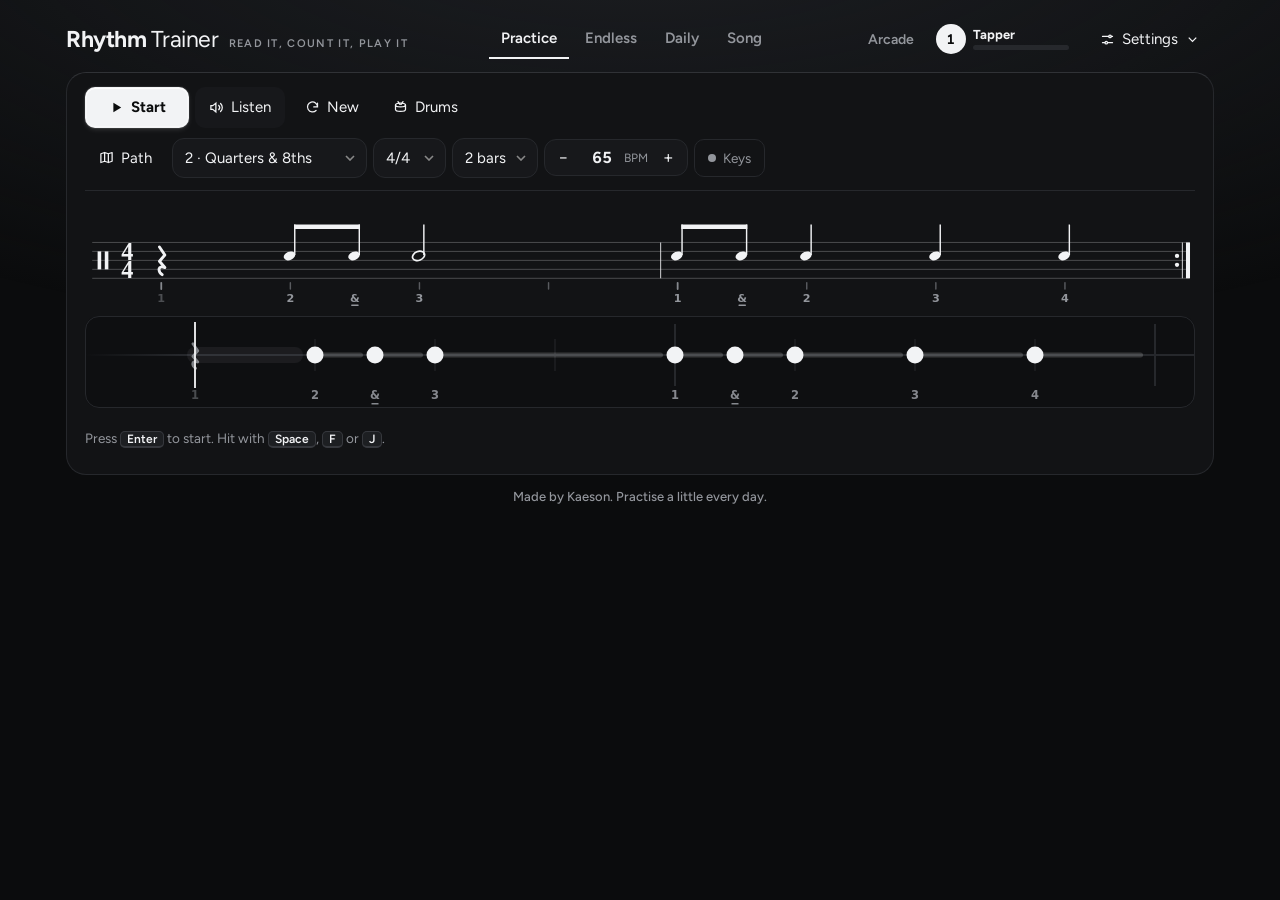
==== commit 13ade001: "Merge branch 'drum-kit': drum mode, choosing your own keys, MIDI velocity Co-Authored-By: Claude Opu" ====
--- a/index.html
+++ b/index.html
@@ -84,6 +84,7 @@
         <details class="more"><summary><span>Display</span><span class="val" id="sumDisplay"></span></summary>
           <label class="toggle">Hit lane <input type="checkbox" id="laneT"></label>
           <label class="toggle">Counting (1 e &amp; a) <input type="checkbox" id="counts"></label>
+          <div class="row"><span class="lbl">Playhead</span><select id="phSel" aria-label="Playhead"><option value="jump">Jump: lands on each note</option><option value="smooth">Smooth: moves steadily</option></select></div>
         </details>
       </section>
       <section class="grp" id="grpSound" aria-labelledby="hSound">
